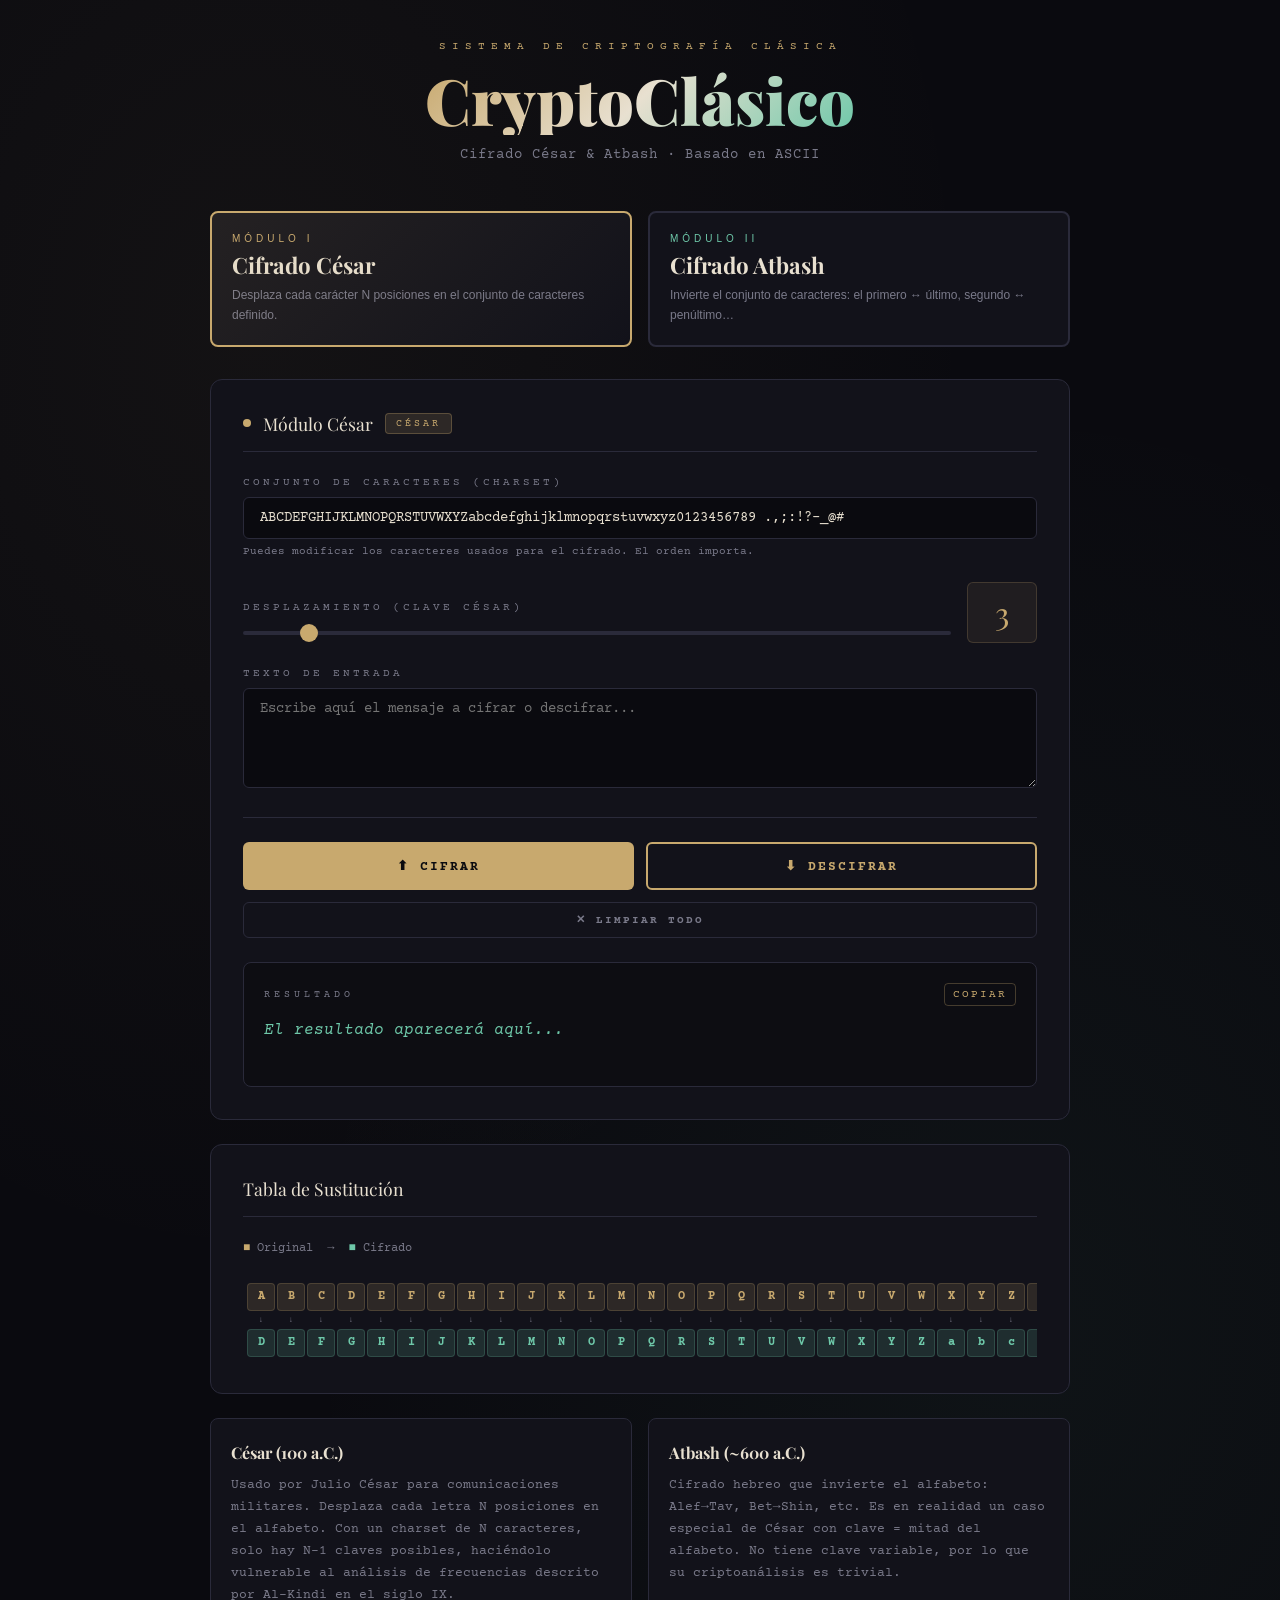
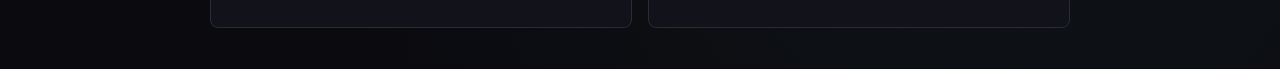
==== index.html @ 4a7472f4 "_" ====
<!doctype html>
<html lang="es">
  <head>
    <meta charset="UTF-8" />
    <meta name="viewport" content="width=device-width, initial-scale=1.0" />
    <title>CryptoClásico — Cifrado César & Atbash</title>
    <link
      href="https://fonts.googleapis.com/css2?family=Courier+Prime:ital,wght@0,400;0,700;1,400&family=Playfair+Display:wght@400;700;900&display=swap"
      rel="stylesheet"
    />
    <link rel="stylesheet" href="styles.css" />
 
  </head>
  <body>
    <header>
      <div class="eyebrow">Sistema de Criptografía Clásica</div>
      <h1>CryptoClásico</h1>
      <p>Cifrado César &amp; Atbash · Basado en ASCII</p>
    </header>

    <div class="container">
      <!-- Selección de módulo -->
      <div class="module-select">
        <button class="module-btn cesar active" onclick="selectModule('cesar')">
          <div class="tag">Módulo I</div>
          <h3>Cifrado César</h3>
          <p>
            Desplaza cada carácter N posiciones en el conjunto de caracteres
            definido.
          </p>
        </button>
        <button class="module-btn atbash" onclick="selectModule('atbash')">
          <div class="tag">Módulo II</div>
          <h3>Cifrado Atbash</h3>
          <p>
            Invierte el conjunto de caracteres: el primero ↔ último, segundo ↔
            penúltimo…
          </p>
        </button>
      </div>

      <!-- Panel principal -->
      <div class="panel">
        <div class="panel-header">
          <div class="status-dot"></div>
          <span class="panel-title" id="panelTitle">Módulo César</span>
          <span class="badge" id="moduleBadge">CÉSAR</span>
        </div>

        <!-- Conjunto de caracteres -->
        <div class="charset-section">
          <label>Conjunto de Caracteres (Charset)</label>
          <input
            type="text"
            id="charset"
            value="ABCDEFGHIJKLMNOPQRSTUVWXYZabcdefghijklmnopqrstuvwxyz0123456789 .,;:!?-_@#"
          />
          <div class="charset-hint">
            Puedes modificar los caracteres usados para el cifrado. El orden
            importa.
          </div>
        </div>

        <!-- Desplazamiento (solo César) -->
        <div id="shiftSection" class="shift-section">
          <div>
            <label>Desplazamiento (Clave César)</label>
            <input
              type="range"
              id="shiftRange"
              min="1"
              max="25"
              value="3"
              oninput="updateShift()"
            />
          </div>
          <div class="shift-display" id="shiftVal">3</div>
        </div>

        <!-- Texto de entrada -->
        <div>
          <label>Texto de Entrada</label>
          <textarea
            id="inputText"
            placeholder="Escribe aquí el mensaje a cifrar o descifrar..."
          ></textarea>
        </div>

        <div class="sep"></div>

        <!-- Botones -->
        <div class="action-row">
          <button class="btn btn-cipher" onclick="process('cipher')">
            ⬆ Cifrar
          </button>
          <button class="btn btn-decipher" onclick="process('decipher')">
            ⬇ Descifrar
          </button>
          <button class="btn btn-clear" onclick="clearAll()">
            ✕ Limpiar todo
          </button>
        </div>

        <!-- Resultado -->
        <div class="result-section" id="resultSection">
          <div class="result-label">
            <span id="resultLabel">Resultado</span>
            <button class="copy-btn" onclick="copyResult()">Copiar</button>
          </div>
          <div class="result-text" id="resultText">
            El resultado aparecerá aquí...
          </div>
        </div>
      </div>

      <!-- Visualización del mapeo -->
      <div class="panel">
        <div class="panel-header">
          <span class="panel-title">Tabla de Sustitución</span>
        </div>
        <div style="font-size: 12px; color: var(--muted); margin-bottom: 12px">
          <span style="color: var(--accent)">■</span> Original &nbsp;→&nbsp;
          <span style="color: var(--accent2)">■</span> Cifrado
        </div>
        <div class="alpha-visual">
          <div class="alpha-table" id="alphaTable"></div>
        </div>
      </div>

      <!-- Info cards -->
      <div class="info-grid">
        <div class="info-card">
          <strong>César (100 a.C.)</strong>
          Usado por Julio César para comunicaciones militares. Desplaza cada
          letra N posiciones en el alfabeto. Con un charset de N caracteres,
          solo hay N-1 claves posibles, haciéndolo vulnerable al análisis de
          frecuencias descrito por Al-Kindi en el siglo IX.
        </div>
        <div class="info-card">
          <strong>Atbash (~600 a.C.)</strong>
          Cifrado hebreo que invierte el alfabeto: Alef→Tav, Bet→Shin, etc. Es
          en realidad un caso especial de César con clave = mitad del alfabeto.
          No tiene clave variable, por lo que su criptoanálisis es trivial.
        </div>
      </div>
    </div>
    
    <script src="./script.js"></script>
  </body>

     
</html>
---- styles.css ----
:root {
    --bg: #0a0a0f;
    --surface: #12121a;
    --border: #2a2a3a;
    --accent: #c8a96e;
    --accent2: #6ec8a9;
    --text: #e8e0d0;
    --muted: #7a7a8a;
    --red: #c86e6e;
  }

  * { box-sizing: border-box; margin: 0; padding: 0; }

  body {
    background: var(--bg);
    color: var(--text);
    font-family: 'Courier Prime', monospace;
    min-height: 100vh;
    display: flex;
    flex-direction: column;
    align-items: center;
    padding: 40px 20px;
    background-image: 
      radial-gradient(ellipse at 20% 20%, rgba(200,169,110,0.05) 0%, transparent 50%),
      radial-gradient(ellipse at 80% 80%, rgba(110,200,169,0.05) 0%, transparent 50%);
  }

  header {
    text-align: center;
    margin-bottom: 48px;
    animation: fadeDown 0.8s ease both;
  }

  header .eyebrow {
    font-size: 11px;
    letter-spacing: 6px;
    text-transform: uppercase;
    color: var(--accent);
    margin-bottom: 12px;
  }

  header h1 {
    font-family: 'Playfair Display', serif;
    font-size: clamp(2.4rem, 6vw, 4rem);
    font-weight: 900;
    line-height: 1.1;
    background: linear-gradient(135deg, var(--accent) 0%, var(--text) 50%, var(--accent2) 100%);
    -webkit-background-clip: text;
    -webkit-text-fill-color: transparent;
    background-clip: text;
  }

  header p {
    margin-top: 12px;
    color: var(--muted);
    font-size: 14px;
    letter-spacing: 1px;
  }

  .container {
    width: 100%;
    max-width: 860px;
    animation: fadeUp 0.8s ease 0.2s both;
  }

  /* ── MÓDULO SELECTOR ── */
  .module-select {
    display: grid;
    grid-template-columns: 1fr 1fr;
    gap: 16px;
    margin-bottom: 32px;
  }

  .module-btn {
    background: var(--surface);
    border: 2px solid var(--border);
    border-radius: 8px;
    padding: 20px;
    cursor: pointer;
    transition: all 0.25s ease;
    text-align: left;
    position: relative;
    overflow: hidden;
  }

  .module-btn::before {
    content: '';
    position: absolute;
    inset: 0;
    opacity: 0;
    transition: opacity 0.3s;
  }

  .module-btn.cesar::before { background: linear-gradient(135deg, rgba(200,169,110,0.1), transparent); }
  .module-btn.atbash::before { background: linear-gradient(135deg, rgba(110,200,169,0.1), transparent); }

  .module-btn:hover::before,
  .module-btn.active::before { opacity: 1; }

  .module-btn.active.cesar { border-color: var(--accent); }
  .module-btn.active.atbash { border-color: var(--accent2); }

  .module-btn .tag {
    font-size: 10px;
    letter-spacing: 4px;
    text-transform: uppercase;
    margin-bottom: 6px;
  }
  .cesar .tag { color: var(--accent); }
  .atbash .tag { color: var(--accent2); }

  .module-btn h3 {
    font-family: 'Playfair Display', serif;
    font-size: 1.4rem;
    margin-bottom: 6px;
    color: var(--text);
  }

  .module-btn p {
    font-size: 12px;
    color: var(--muted);
    line-height: 1.6;
  }

  /* ── PANEL ── */
  .panel {
    background: var(--surface);
    border: 1px solid var(--border);
    border-radius: 12px;
    padding: 32px;
    margin-bottom: 24px;
  }

  .panel-header {
    display: flex;
    align-items: center;
    gap: 12px;
    margin-bottom: 24px;
    padding-bottom: 16px;
    border-bottom: 1px solid var(--border);
  }

  .panel-title {
    font-family: 'Playfair Display', serif;
    font-size: 1.1rem;
  }

  .badge {
    font-size: 10px;
    letter-spacing: 3px;
    text-transform: uppercase;
    padding: 4px 10px;
    border-radius: 4px;
    background: rgba(200,169,110,0.15);
    color: var(--accent);
    border: 1px solid rgba(200,169,110,0.3);
  }

  .badge.atbash-badge {
    background: rgba(110,200,169,0.15);
    color: var(--accent2);
    border-color: rgba(110,200,169,0.3);
  }

  /* ── CHARSET ── */
  .charset-section {
    margin-bottom: 24px;
  }

  label {
    display: block;
    font-size: 11px;
    letter-spacing: 3px;
    text-transform: uppercase;
    color: var(--muted);
    margin-bottom: 8px;
  }

  input[type="text"],
  textarea {
    width: 100%;
    background: var(--bg);
    border: 1px solid var(--border);
    border-radius: 6px;
    color: var(--text);
    font-family: 'Courier Prime', monospace;
    font-size: 14px;
    padding: 12px 16px;
    outline: none;
    transition: border-color 0.2s;
    resize: vertical;
  }

  input[type="text"]:focus,
  textarea:focus {
    border-color: var(--accent);
  }

  textarea { min-height: 100px; }

  .charset-hint {
    font-size: 11px;
    color: var(--muted);
    margin-top: 6px;
  }

  /* ── DESPLAZAMIENTO ── */
  .shift-section {
    margin-bottom: 24px;
    display: grid;
    grid-template-columns: 1fr auto;
    gap: 16px;
    align-items: end;
  }

  .shift-display {
    font-family: 'Playfair Display', serif;
    font-size: 2rem;
    color: var(--accent);
    text-align: center;
    padding: 8px;
    background: rgba(200,169,110,0.08);
    border: 1px solid rgba(200,169,110,0.2);
    border-radius: 6px;
    min-width: 70px;
  }

  input[type="range"] {
    width: 100%;
    -webkit-appearance: none;
    height: 4px;
    background: var(--border);
    border-radius: 4px;
    outline: none;
    margin: 8px 0;
  }

  input[type="range"]::-webkit-slider-thumb {
    -webkit-appearance: none;
    width: 18px;
    height: 18px;
    background: var(--accent);
    border-radius: 50%;
    cursor: pointer;
    transition: transform 0.2s;
  }

  input[type="range"]::-webkit-slider-thumb:hover {
    transform: scale(1.2);
  }

  /* ── BOTONES ACCIÓN ── */
  .action-row {
    display: grid;
    grid-template-columns: 1fr 1fr;
    gap: 12px;
    margin-bottom: 24px;
  }

  .btn {
    padding: 14px 24px;
    border: none;
    border-radius: 6px;
    font-family: 'Courier Prime', monospace;
    font-size: 13px;
    letter-spacing: 2px;
    text-transform: uppercase;
    cursor: pointer;
    transition: all 0.2s;
    font-weight: 700;
  }

  .btn-cipher {
    background: var(--accent);
    color: var(--bg);
  }

  .btn-cipher:hover { background: #d4b87a; transform: translateY(-1px); }

  .btn-decipher {
    background: transparent;
    color: var(--accent);
    border: 2px solid var(--accent);
  }

  .btn-decipher:hover { background: rgba(200,169,110,0.1); }

  .btn-clear {
    grid-column: 1 / -1;
    background: transparent;
    color: var(--muted);
    border: 1px solid var(--border);
    font-size: 11px;
    padding: 10px;
  }

  .btn-clear:hover { border-color: var(--red); color: var(--red); }

  /* ── RESULTADO ── */
  .result-section {
    background: rgba(0,0,0,0.3);
    border: 1px solid var(--border);
    border-radius: 8px;
    padding: 20px;
  }

  .result-label {
    font-size: 10px;
    letter-spacing: 4px;
    text-transform: uppercase;
    color: var(--muted);
    margin-bottom: 12px;
    display: flex;
    justify-content: space-between;
    align-items: center;
  }

  .copy-btn {
    background: none;
    border: none;
    color: var(--accent);
    cursor: pointer;
    font-family: 'Courier Prime', monospace;
    font-size: 11px;
    letter-spacing: 2px;
    text-transform: uppercase;
    padding: 4px 8px;
    border: 1px solid rgba(200,169,110,0.3);
    border-radius: 4px;
    transition: all 0.2s;
  }

  .copy-btn:hover { background: rgba(200,169,110,0.1); }

  .result-text {
    font-size: 16px;
    color: var(--accent2);
    line-height: 1.6;
    min-height: 48px;
    word-break: break-all;
    font-style: italic;
  }

  /* ── VISUALIZACIÓN ALFABETO ── */
  .alpha-visual {
    margin-top: 24px;
    overflow-x: auto;
  }

  .alpha-table {
    display: flex;
    gap: 2px;
    min-width: max-content;
    padding: 4px;
  }

  .alpha-pair {
    display: flex;
    flex-direction: column;
    align-items: center;
    gap: 4px;
  }

  .alpha-char {
    width: 28px;
    height: 28px;
    display: flex;
    align-items: center;
    justify-content: center;
    font-size: 12px;
    border-radius: 4px;
    font-weight: 700;
  }

  .alpha-orig {
    background: rgba(200,169,110,0.15);
    color: var(--accent);
    border: 1px solid rgba(200,169,110,0.2);
  }

  .alpha-enc {
    background: rgba(110,200,169,0.15);
    color: var(--accent2);
    border: 1px solid rgba(110,200,169,0.2);
  }

  .alpha-arrow {
    font-size: 8px;
    color: var(--muted);
  }

  /* ── INFO CARDS ── */
  .info-grid {
    display: grid;
    grid-template-columns: 1fr 1fr;
    gap: 16px;
    margin-top: 8px;
  }

  .info-card {
    background: var(--surface);
    border: 1px solid var(--border);
    border-radius: 8px;
    padding: 20px;
    font-size: 13px;
    line-height: 1.7;
    color: var(--muted);
  }

  .info-card strong {
    display: block;
    color: var(--text);
    font-family: 'Playfair Display', serif;
    font-size: 1rem;
    margin-bottom: 8px;
  }

  /* ── ESTADO ACTIVO ── */
  .status-bar {
    display: flex;
    align-items: center;
    gap: 8px;
    margin-bottom: 20px;
    font-size: 12px;
    color: var(--muted);
  }

  .status-dot {
    width: 8px;
    height: 8px;
    border-radius: 50%;
    background: var(--accent);
    animation: pulse 2s infinite;
  }

  @keyframes pulse {
    0%, 100% { opacity: 1; }
    50% { opacity: 0.3; }
  }

  @keyframes fadeDown {
    from { opacity: 0; transform: translateY(-20px); }
    to { opacity: 1; transform: translateY(0); }
  }

  @keyframes fadeUp {
    from { opacity: 0; transform: translateY(20px); }
    to { opacity: 1; transform: translateY(0); }
  }

  @keyframes flash {
    0%, 100% { background: transparent; }
    50% { background: rgba(110,200,169,0.2); }
  }

  .flash { animation: flash 0.5s ease; }

  /* ── SEPARATOR ── */
  .sep { height: 1px; background: var(--border); margin: 24px 0; }

  @media (max-width: 600px) {
    .module-select, .action-row, .info-grid { grid-template-columns: 1fr; }
    .shift-section { grid-template-columns: 1fr; }
    .btn-clear { grid-column: 1; }
  }
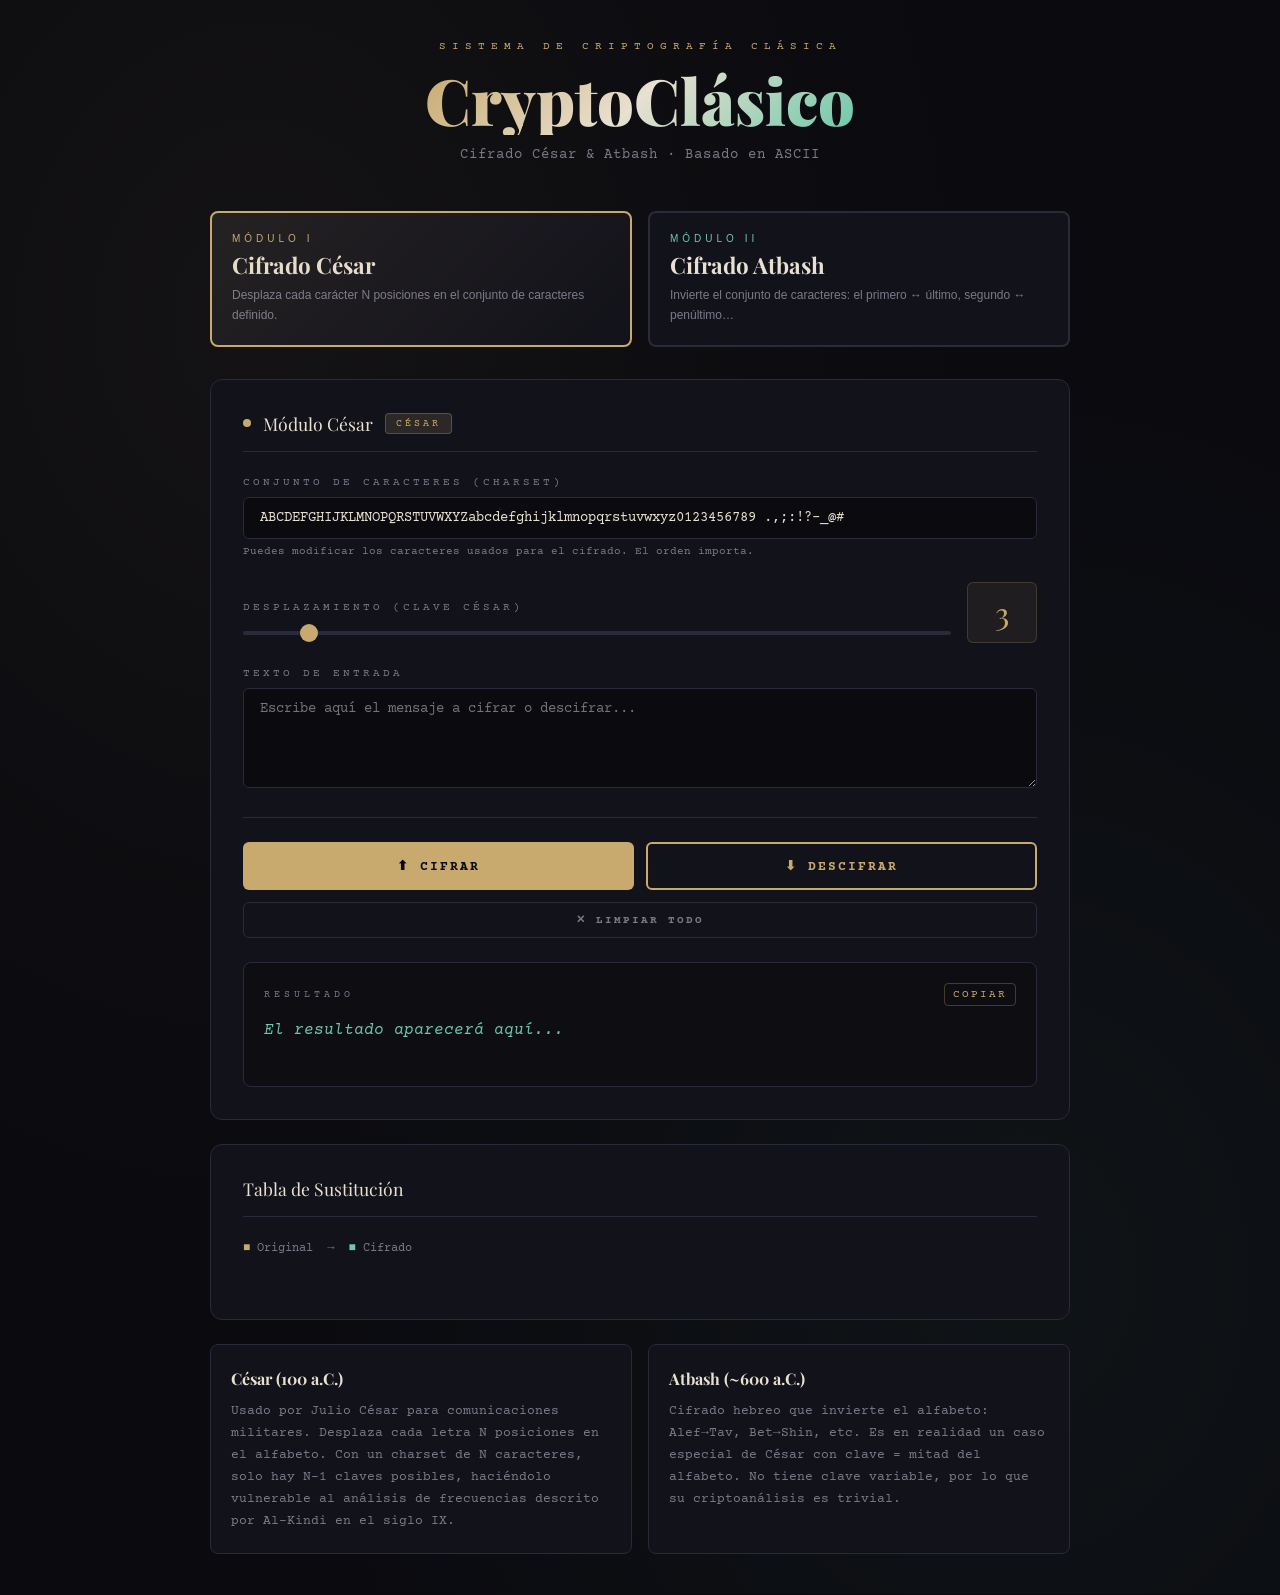
==== commit 4cf9870e: "gg" ====
--- a/index.html
+++ b/index.html
@@ -145,7 +145,156 @@
       </div>
     </div>
     
-    <script src="./script.js"></script>
+    <script src="./script.js">
+      
+  // ─── ESTADO ───
+  let currentModule = 'cesar';
+
+  // ─── MÓDULO ───
+  function selectModule(mod) {
+    currentModule = mod;
+    document.querySelectorAll('.module-btn').forEach(b => b.classList.remove('active'));
+    document.querySelector(`.module-btn.${mod}`).classList.add('active');
+
+    const isCesar = mod === 'cesar';
+    document.getElementById('shiftSection').style.display = isCesar ? 'grid' : 'none';
+    document.getElementById('panelTitle').textContent = isCesar ? 'Módulo César' : 'Módulo Atbash';
+    
+    const badge = document.getElementById('moduleBadge');
+    badge.textContent = isCesar ? 'CÉSAR' : 'ATBASH';
+    badge.className = isCesar ? 'badge' : 'badge atbash-badge';
+
+    renderAlphaTable();
+  }
+
+  // ─── DESPLAZAMIENTO ───
+  function updateShift() {
+    const val = document.getElementById('shiftRange').value;
+    document.getElementById('shiftVal').textContent = val;
+    renderAlphaTable();
+  }
+
+  // ─── LÓGICA CENTRAL ───
+  function getCharset() {
+    return document.getElementById('charset').value;
+  }
+
+  function cesarCipher(text, charset, shift, decrypt) {
+    const n = charset.length;
+    const d = decrypt ? -shift : shift;
+    return text.split('').map(ch => {
+      const idx = charset.indexOf(ch);
+      if (idx === -1) return ch; // carácter no en charset → pasa sin cambio
+      return charset[((idx + d) % n + n) % n];
+    }).join('');
+  }
+
+  function atbashCipher(text, charset) {
+    const n = charset.length;
+    return text.split('').map(ch => {
+      const idx = charset.indexOf(ch);
+      if (idx === -1) return ch;
+      return charset[n - 1 - idx];
+    }).join('');
+  }
+
+  // ─── PROCESO ───
+  function process(mode) {
+    const text = document.getElementById('inputText').value;
+    const charset = getCharset();
+    const shift = parseInt(document.getElementById('shiftRange').value);
+
+    if (!text.trim()) {
+      showResult('⚠ Ingresa un texto primero.', mode);
+      return;
+    }
+
+    let result;
+    if (currentModule === 'cesar') {
+      result = cesarCipher(text, charset, shift, mode === 'decipher');
+    } else {
+      // Atbash es su propio inverso
+      result = atbashCipher(text, charset);
+    }
+
+    showResult(result, mode);
+    renderAlphaTable();
+  }
+
+  function showResult(text, mode) {
+    const label = mode === 'cipher' ? '🔒 Texto Cifrado' : '🔓 Texto Descifrado';
+    document.getElementById('resultLabel').textContent = label;
+    const el = document.getElementById('resultText');
+    el.textContent = text;
+    el.classList.remove('flash');
+    void el.offsetWidth; // reflow
+    el.classList.add('flash');
+  }
+
+  // ─── COPIAR ───
+  function copyResult() {
+    const text = document.getElementById('resultText').textContent;
+    navigator.clipboard.writeText(text).then(() => {
+      const btn = document.querySelector('.copy-btn');
+      btn.textContent = '✓ Copiado';
+      setTimeout(() => btn.textContent = 'Copiar', 1500);
+    });
+  }
+
+  // ─── LIMPIAR ───
+  function clearAll() {
+    document.getElementById('inputText').value = '';
+    document.getElementById('resultText').textContent = 'El resultado aparecerá aquí...';
+    document.getElementById('resultLabel').textContent = 'Resultado';
+  }
+
+  // ─── TABLA DE SUSTITUCIÓN ───
+  function renderAlphaTable() {
+    const charset = getCharset();
+    const shift = parseInt(document.getElementById('shiftRange').value);
+    const table = document.getElementById('alphaTable');
+    table.innerHTML = '';
+
+    // Mostrar solo los primeros 40 para no saturar la UI
+    const display = charset.slice(0, 40);
+
+    display.split('').forEach(ch => {
+      let enc;
+      if (currentModule === 'cesar') {
+        enc = cesarCipher(ch, charset, shift, false);
+      } else {
+        enc = atbashCipher(ch, charset);
+      }
+
+      const pair = document.createElement('div');
+      pair.className = 'alpha-pair';
+      pair.innerHTML = `
+        <div class="alpha-char alpha-orig" title="ASCII: ${ch.charCodeAt(0)}">${ch === ' ' ? '·' : escapeHtml(ch)}</div>
+        <div class="alpha-arrow">↓</div>
+        <div class="alpha-char alpha-enc" title="ASCII: ${enc.charCodeAt(0)}">${enc === ' ' ? '·' : escapeHtml(enc)}</div>
+      `;
+      table.appendChild(pair);
+    });
+
+    if (charset.length > 40) {
+      const more = document.createElement('div');
+      more.style.cssText = 'display:flex;align-items:center;color:var(--muted);font-size:11px;padding:0 8px;';
+      more.textContent = `+${charset.length - 40} más`;
+      table.appendChild(more);
+    }
+  }
+
+  function escapeHtml(s) {
+    return s.replace(/&/g,'&amp;').replace(/</g,'&lt;').replace(/>/g,'&gt;');
+  }
+
+  // ─── INIT ───
+  renderAlphaTable();
+
+  // Actualizar tabla al cambiar charset
+  document.getElementById('charset').addEventListener('input', renderAlphaTable);
+
+    </script>
   </body>
 
      
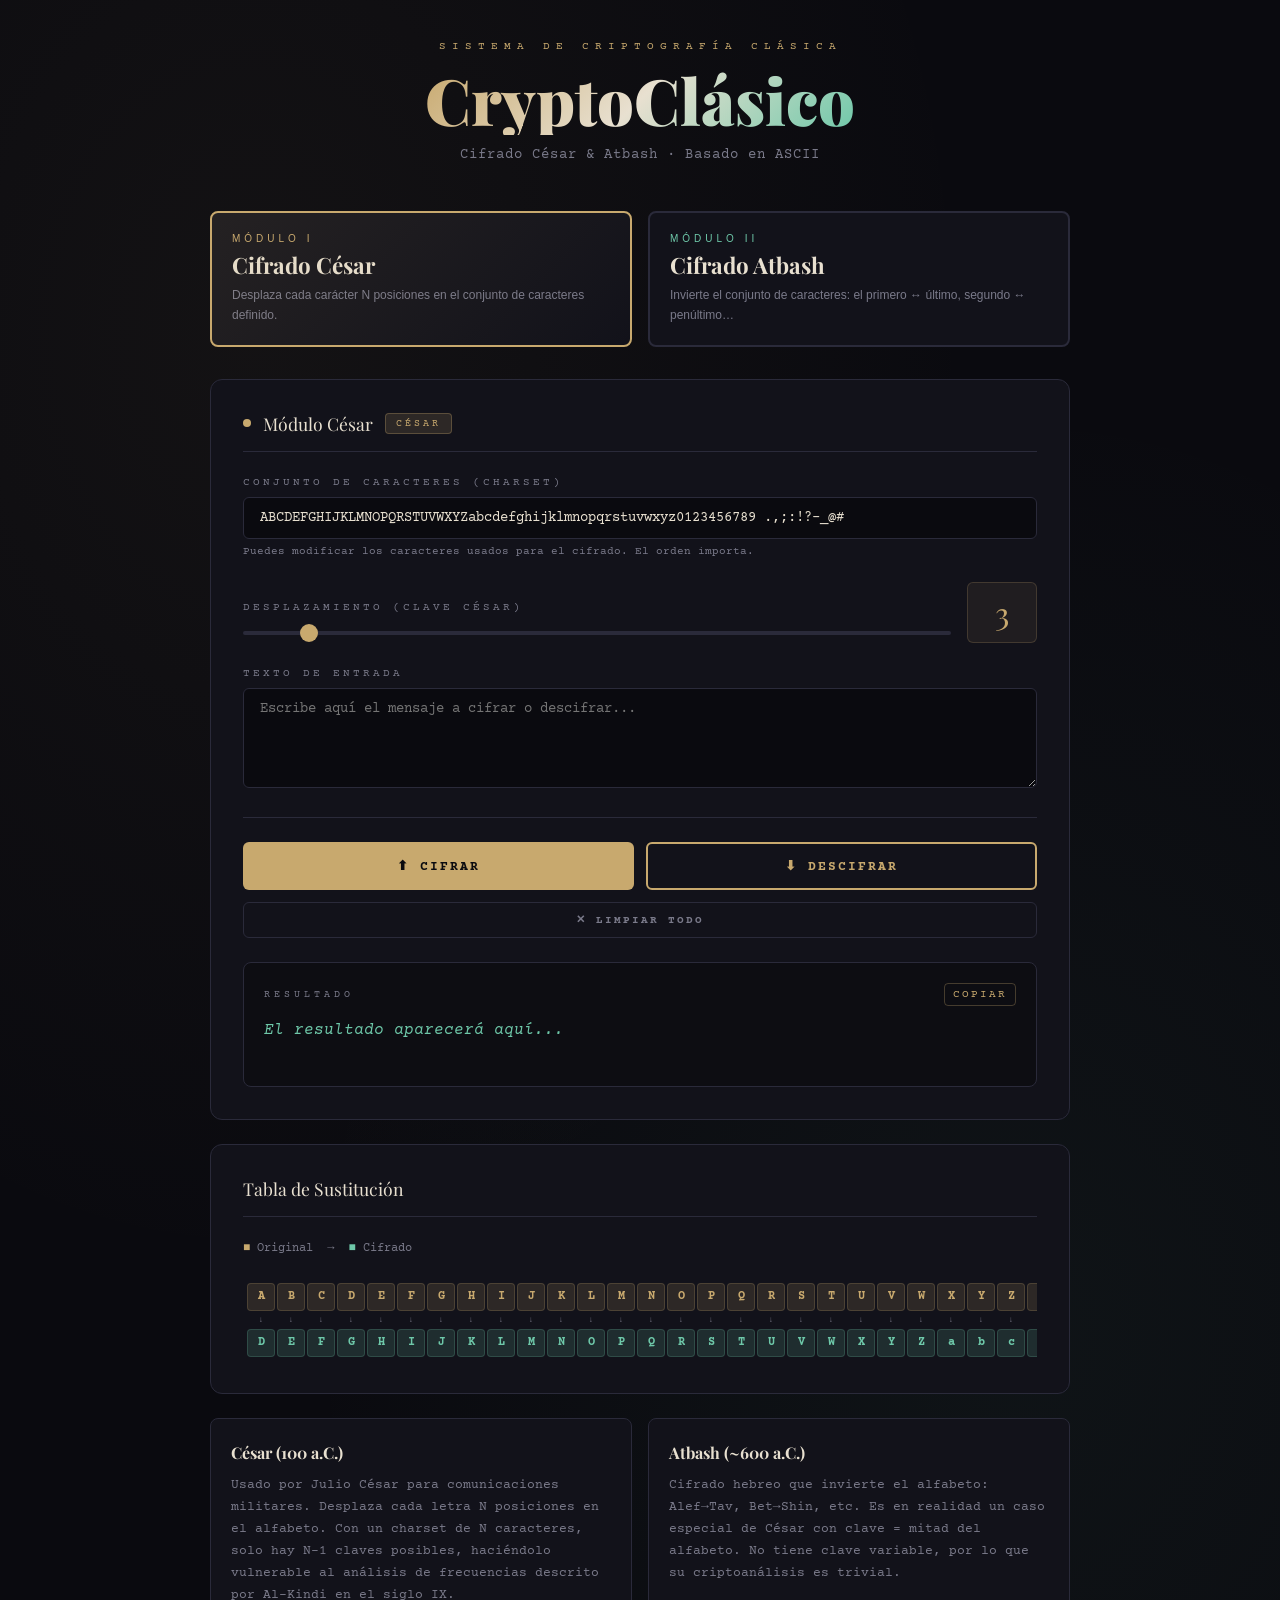
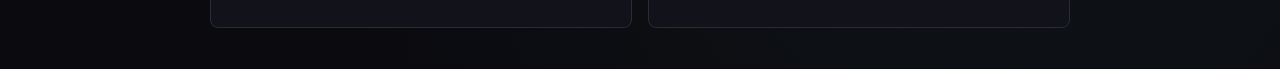
==== commit b7e9d320: "gg" ====
--- a/index.html
+++ b/index.html
@@ -145,7 +145,7 @@
       </div>
     </div>
     
-    <script src="./script.js">
+    <script>
       
   // ─── ESTADO ───
   let currentModule = 'cesar';
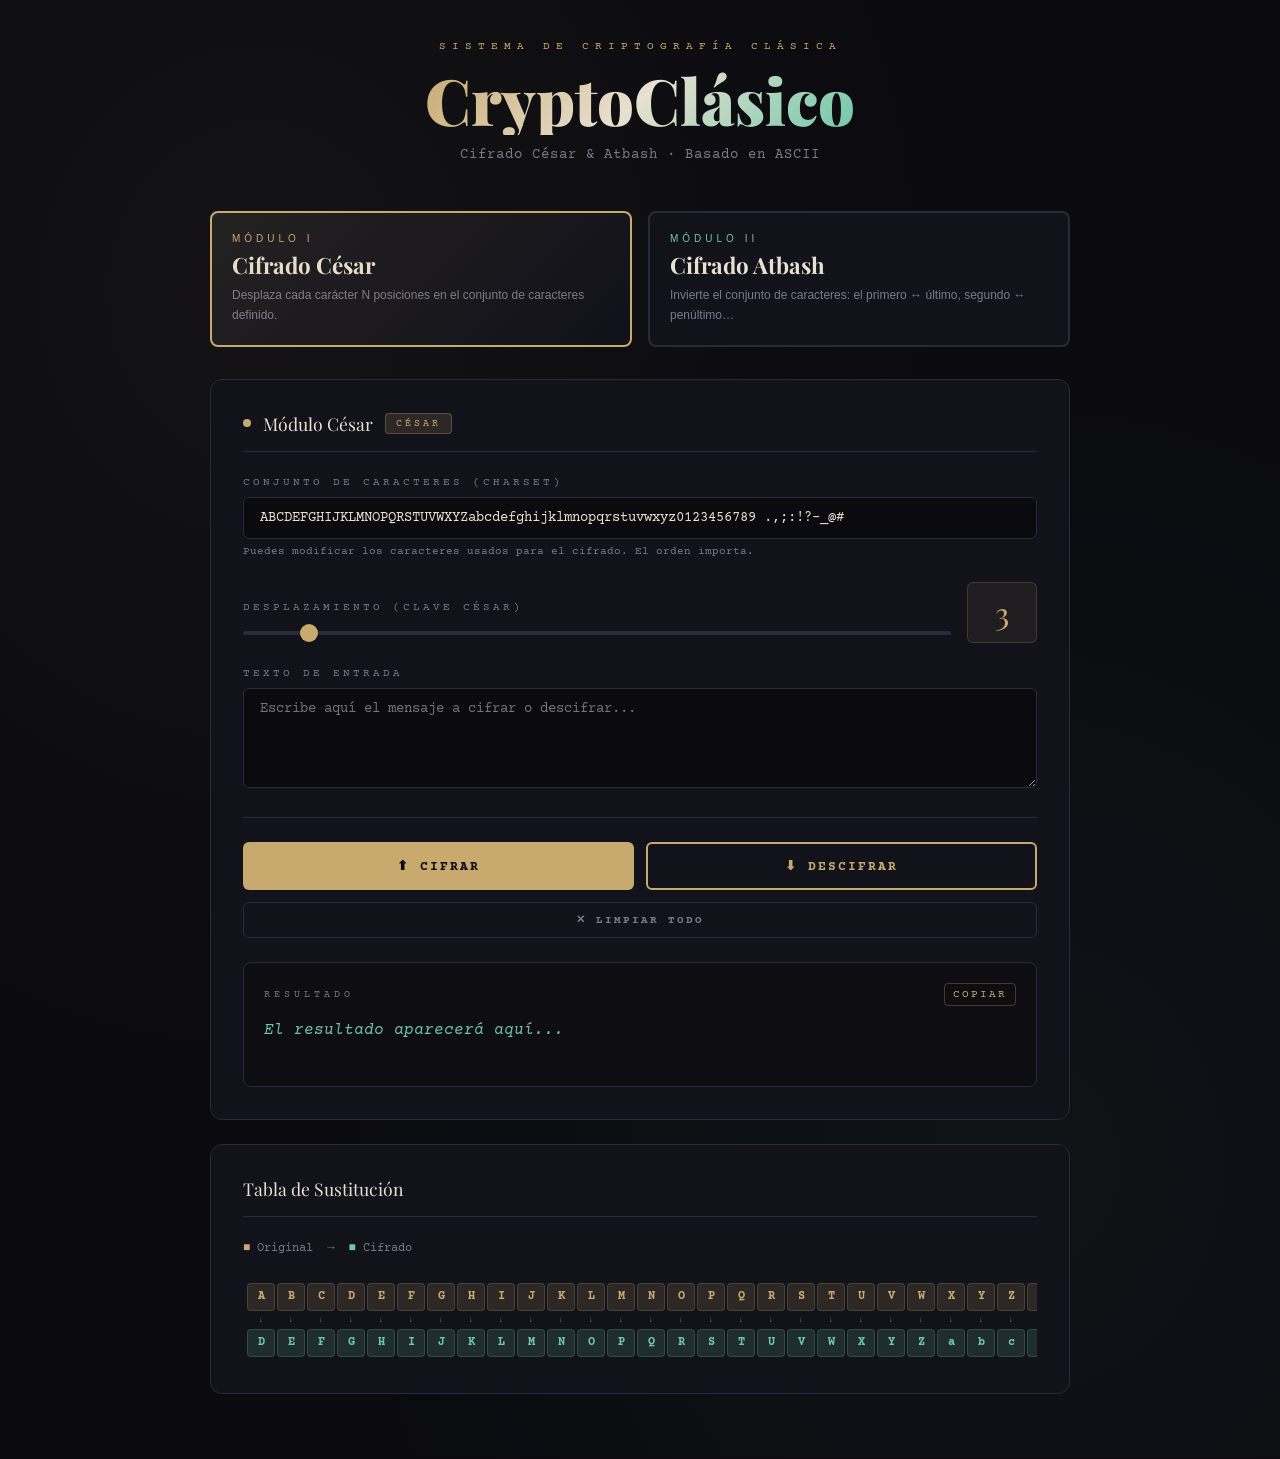
==== commit 65750e22: "fixes ui" ====
--- a/index.html
+++ b/index.html
@@ -127,22 +127,6 @@
         </div>
       </div>
 
-      <!-- Info cards -->
-      <div class="info-grid">
-        <div class="info-card">
-          <strong>César (100 a.C.)</strong>
-          Usado por Julio César para comunicaciones militares. Desplaza cada
-          letra N posiciones en el alfabeto. Con un charset de N caracteres,
-          solo hay N-1 claves posibles, haciéndolo vulnerable al análisis de
-          frecuencias descrito por Al-Kindi en el siglo IX.
-        </div>
-        <div class="info-card">
-          <strong>Atbash (~600 a.C.)</strong>
-          Cifrado hebreo que invierte el alfabeto: Alef→Tav, Bet→Shin, etc. Es
-          en realidad un caso especial de César con clave = mitad del alfabeto.
-          No tiene clave variable, por lo que su criptoanálisis es trivial.
-        </div>
-      </div>
     </div>
     
     <script>
--- a/styles.css
+++ b/styles.css
@@ -390,32 +390,6 @@
     color: var(--muted);
   }
 
-  /* ── INFO CARDS ── */
-  .info-grid {
-    display: grid;
-    grid-template-columns: 1fr 1fr;
-    gap: 16px;
-    margin-top: 8px;
-  }
-
-  .info-card {
-    background: var(--surface);
-    border: 1px solid var(--border);
-    border-radius: 8px;
-    padding: 20px;
-    font-size: 13px;
-    line-height: 1.7;
-    color: var(--muted);
-  }
-
-  .info-card strong {
-    display: block;
-    color: var(--text);
-    font-family: 'Playfair Display', serif;
-    font-size: 1rem;
-    margin-bottom: 8px;
-  }
-
   /* ── ESTADO ACTIVO ── */
   .status-bar {
     display: flex;
@@ -460,7 +434,7 @@
   .sep { height: 1px; background: var(--border); margin: 24px 0; }
 
   @media (max-width: 600px) {
-    .module-select, .action-row, .info-grid { grid-template-columns: 1fr; }
+    .module-select, .action-row { grid-template-columns: 1fr; }
     .shift-section { grid-template-columns: 1fr; }
     .btn-clear { grid-column: 1; }
   }
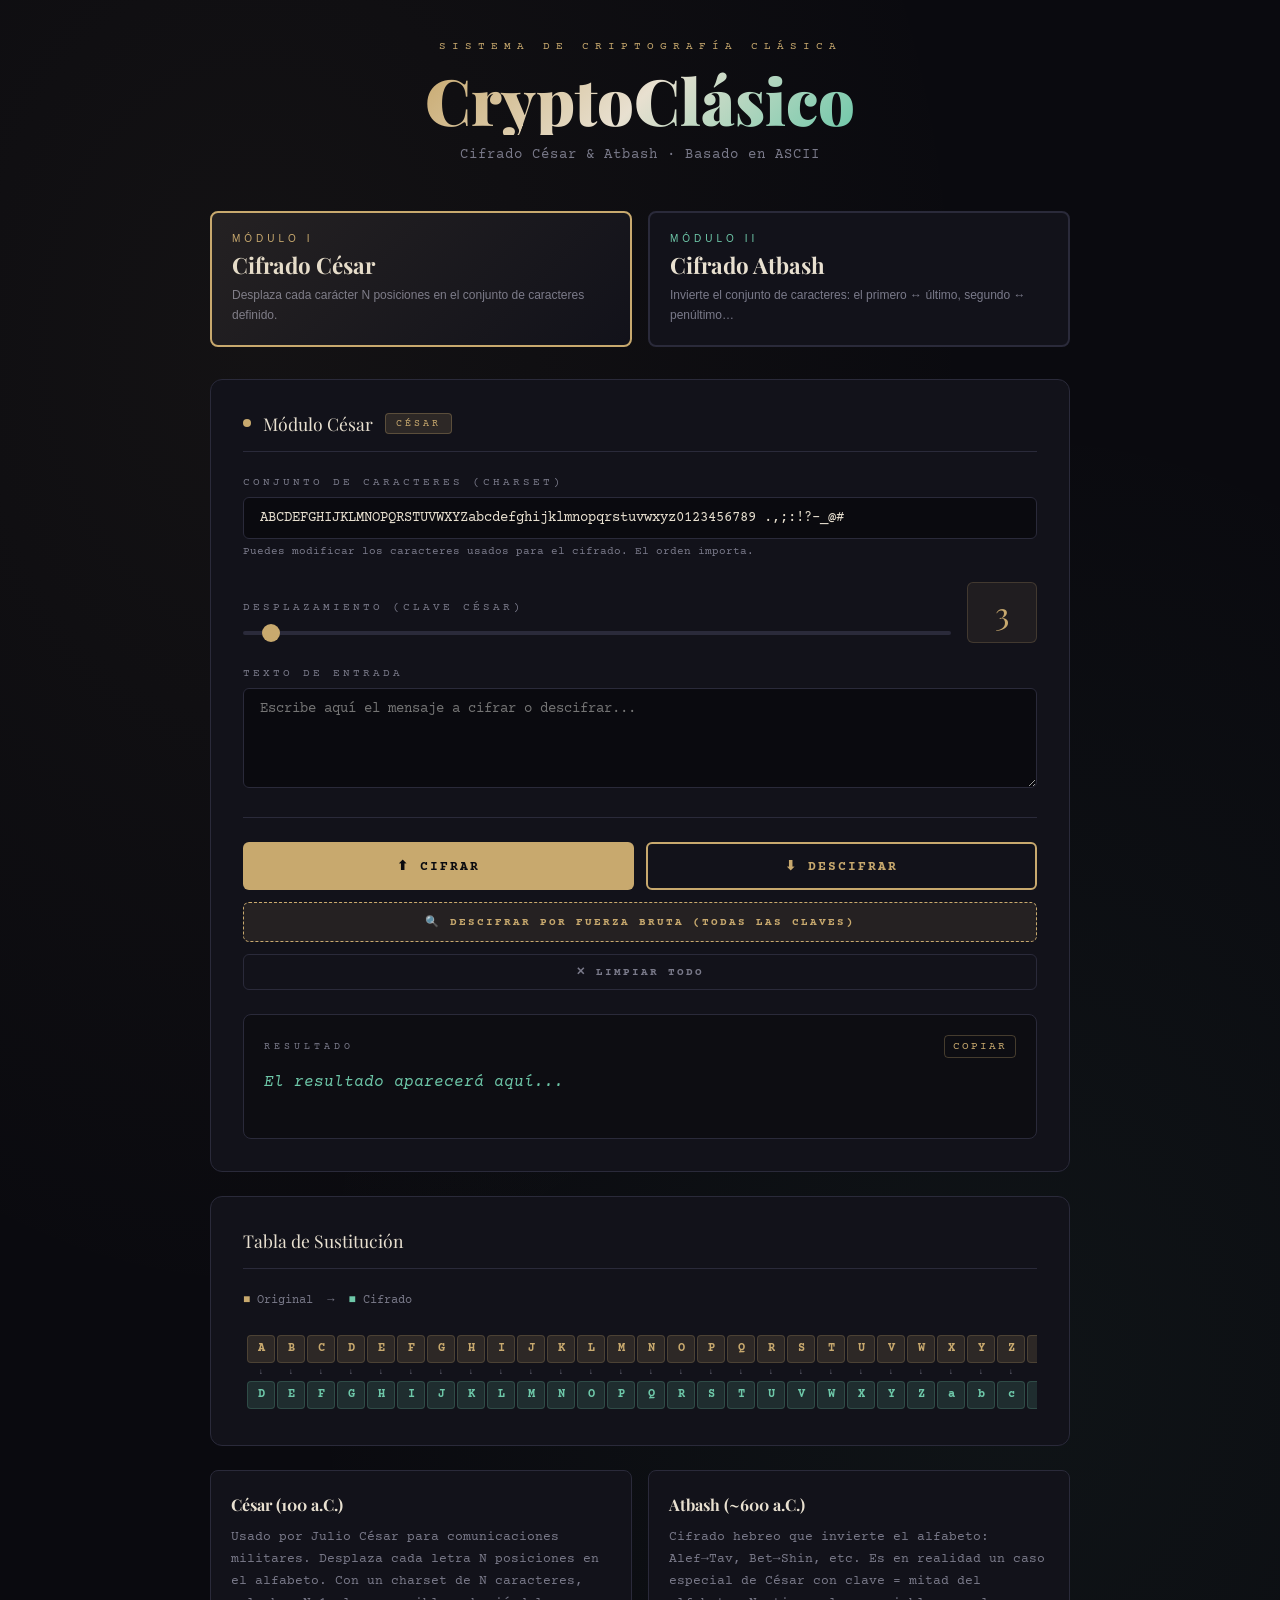
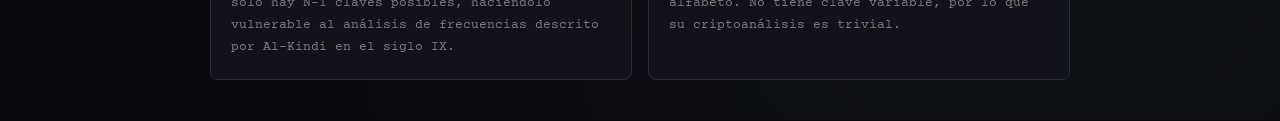
==== commit 2bec56fe: "fuerza bruta cesar y fix toggle" ====
--- a/index.html
+++ b/index.html
@@ -1,138 +1,821 @@
-<!doctype html>
+<!DOCTYPE html>
 <html lang="es">
-  <head>
-    <meta charset="UTF-8" />
-    <meta name="viewport" content="width=device-width, initial-scale=1.0" />
-    <title>CryptoClásico — Cifrado César & Atbash</title>
-    <link
-      href="https://fonts.googleapis.com/css2?family=Courier+Prime:ital,wght@0,400;0,700;1,400&family=Playfair+Display:wght@400;700;900&display=swap"
-      rel="stylesheet"
-    />
-    <link rel="stylesheet" href="styles.css" />
- 
-  </head>
-  <body>
-    <header>
-      <div class="eyebrow">Sistema de Criptografía Clásica</div>
-      <h1>CryptoClásico</h1>
-      <p>Cifrado César &amp; Atbash · Basado en ASCII</p>
-    </header>
-
-    <div class="container">
-      <!-- Selección de módulo -->
-      <div class="module-select">
-        <button class="module-btn cesar active" onclick="selectModule('cesar')">
-          <div class="tag">Módulo I</div>
-          <h3>Cifrado César</h3>
-          <p>
-            Desplaza cada carácter N posiciones en el conjunto de caracteres
-            definido.
-          </p>
-        </button>
-        <button class="module-btn atbash" onclick="selectModule('atbash')">
-          <div class="tag">Módulo II</div>
-          <h3>Cifrado Atbash</h3>
-          <p>
-            Invierte el conjunto de caracteres: el primero ↔ último, segundo ↔
-            penúltimo…
-          </p>
-        </button>
+<head>
+<meta charset="UTF-8">
+<meta name="viewport" content="width=device-width, initial-scale=1.0">
+<title>CryptoClásico — Cifrado César & Atbash</title>
+<link href="https://fonts.googleapis.com/css2?family=Courier+Prime:ital,wght@0,400;0,700;1,400&family=Playfair+Display:wght@400;700;900&display=swap" rel="stylesheet">
+<style>
+  :root {
+    --bg: #0a0a0f;
+    --surface: #12121a;
+    --border: #2a2a3a;
+    --accent: #c8a96e;
+    --accent2: #6ec8a9;
+    --text: #e8e0d0;
+    --muted: #7a7a8a;
+    --red: #c86e6e;
+  }
+
+  * { box-sizing: border-box; margin: 0; padding: 0; }
+
+  body {
+    background: var(--bg);
+    color: var(--text);
+    font-family: 'Courier Prime', monospace;
+    min-height: 100vh;
+    display: flex;
+    flex-direction: column;
+    align-items: center;
+    padding: 40px 20px;
+    background-image: 
+      radial-gradient(ellipse at 20% 20%, rgba(200,169,110,0.05) 0%, transparent 50%),
+      radial-gradient(ellipse at 80% 80%, rgba(110,200,169,0.05) 0%, transparent 50%);
+  }
+
+  header {
+    text-align: center;
+    margin-bottom: 48px;
+    animation: fadeDown 0.8s ease both;
+  }
+
+  header .eyebrow {
+    font-size: 11px;
+    letter-spacing: 6px;
+    text-transform: uppercase;
+    color: var(--accent);
+    margin-bottom: 12px;
+  }
+
+  header h1 {
+    font-family: 'Playfair Display', serif;
+    font-size: clamp(2.4rem, 6vw, 4rem);
+    font-weight: 900;
+    line-height: 1.1;
+    background: linear-gradient(135deg, var(--accent) 0%, var(--text) 50%, var(--accent2) 100%);
+    -webkit-background-clip: text;
+    -webkit-text-fill-color: transparent;
+    background-clip: text;
+  }
+
+  header p {
+    margin-top: 12px;
+    color: var(--muted);
+    font-size: 14px;
+    letter-spacing: 1px;
+  }
+
+  .container {
+    width: 100%;
+    max-width: 860px;
+    animation: fadeUp 0.8s ease 0.2s both;
+  }
+
+  /* ── MÓDULO SELECTOR ── */
+  .module-select {
+    display: grid;
+    grid-template-columns: 1fr 1fr;
+    gap: 16px;
+    margin-bottom: 32px;
+  }
+
+  .module-btn {
+    background: var(--surface);
+    border: 2px solid var(--border);
+    border-radius: 8px;
+    padding: 20px;
+    cursor: pointer;
+    transition: all 0.25s ease;
+    text-align: left;
+    position: relative;
+    overflow: hidden;
+  }
+
+  .module-btn::before {
+    content: '';
+    position: absolute;
+    inset: 0;
+    opacity: 0;
+    transition: opacity 0.3s;
+  }
+
+  .module-btn.cesar::before { background: linear-gradient(135deg, rgba(200,169,110,0.1), transparent); }
+  .module-btn.atbash::before { background: linear-gradient(135deg, rgba(110,200,169,0.1), transparent); }
+
+  .module-btn:hover::before,
+  .module-btn.active::before { opacity: 1; }
+
+  .module-btn.active.cesar { border-color: var(--accent); }
+  .module-btn.active.atbash { border-color: var(--accent2); }
+
+  .module-btn .tag {
+    font-size: 10px;
+    letter-spacing: 4px;
+    text-transform: uppercase;
+    margin-bottom: 6px;
+  }
+  .cesar .tag { color: var(--accent); }
+  .atbash .tag { color: var(--accent2); }
+
+  .module-btn h3 {
+    font-family: 'Playfair Display', serif;
+    font-size: 1.4rem;
+    margin-bottom: 6px;
+    color: var(--text);
+  }
+
+  .module-btn p {
+    font-size: 12px;
+    color: var(--muted);
+    line-height: 1.6;
+  }
+
+  /* ── PANEL ── */
+  .panel {
+    background: var(--surface);
+    border: 1px solid var(--border);
+    border-radius: 12px;
+    padding: 32px;
+    margin-bottom: 24px;
+  }
+
+  .panel-header {
+    display: flex;
+    align-items: center;
+    gap: 12px;
+    margin-bottom: 24px;
+    padding-bottom: 16px;
+    border-bottom: 1px solid var(--border);
+  }
+
+  .panel-title {
+    font-family: 'Playfair Display', serif;
+    font-size: 1.1rem;
+  }
+
+  .badge {
+    font-size: 10px;
+    letter-spacing: 3px;
+    text-transform: uppercase;
+    padding: 4px 10px;
+    border-radius: 4px;
+    background: rgba(200,169,110,0.15);
+    color: var(--accent);
+    border: 1px solid rgba(200,169,110,0.3);
+  }
+
+  .badge.atbash-badge {
+    background: rgba(110,200,169,0.15);
+    color: var(--accent2);
+    border-color: rgba(110,200,169,0.3);
+  }
+
+  /* ── CHARSET ── */
+  .charset-section {
+    margin-bottom: 24px;
+  }
+
+  label {
+    display: block;
+    font-size: 11px;
+    letter-spacing: 3px;
+    text-transform: uppercase;
+    color: var(--muted);
+    margin-bottom: 8px;
+  }
+
+  input[type="text"],
+  textarea {
+    width: 100%;
+    background: var(--bg);
+    border: 1px solid var(--border);
+    border-radius: 6px;
+    color: var(--text);
+    font-family: 'Courier Prime', monospace;
+    font-size: 14px;
+    padding: 12px 16px;
+    outline: none;
+    transition: border-color 0.2s;
+    resize: vertical;
+  }
+
+  input[type="text"]:focus,
+  textarea:focus {
+    border-color: var(--accent);
+  }
+
+  textarea { min-height: 100px; }
+
+  .charset-hint {
+    font-size: 11px;
+    color: var(--muted);
+    margin-top: 6px;
+  }
+
+  /* ── DESPLAZAMIENTO ── */
+  .shift-section {
+    margin-bottom: 24px;
+    display: grid;
+    grid-template-columns: 1fr auto;
+    gap: 16px;
+    align-items: end;
+  }
+
+  .shift-display {
+    font-family: 'Playfair Display', serif;
+    font-size: 2rem;
+    color: var(--accent);
+    text-align: center;
+    padding: 8px;
+    background: rgba(200,169,110,0.08);
+    border: 1px solid rgba(200,169,110,0.2);
+    border-radius: 6px;
+    min-width: 70px;
+  }
+
+  input[type="range"] {
+    width: 100%;
+    -webkit-appearance: none;
+    height: 4px;
+    background: var(--border);
+    border-radius: 4px;
+    outline: none;
+    margin: 8px 0;
+  }
+
+  input[type="range"]::-webkit-slider-thumb {
+    -webkit-appearance: none;
+    width: 18px;
+    height: 18px;
+    background: var(--accent);
+    border-radius: 50%;
+    cursor: pointer;
+    transition: transform 0.2s;
+  }
+
+  input[type="range"]::-webkit-slider-thumb:hover {
+    transform: scale(1.2);
+  }
+
+  /* ── BOTONES ACCIÓN ── */
+  .action-row {
+    display: grid;
+    grid-template-columns: 1fr 1fr;
+    gap: 12px;
+    margin-bottom: 24px;
+  }
+
+  .btn {
+    padding: 14px 24px;
+    border: none;
+    border-radius: 6px;
+    font-family: 'Courier Prime', monospace;
+    font-size: 13px;
+    letter-spacing: 2px;
+    text-transform: uppercase;
+    cursor: pointer;
+    transition: all 0.2s;
+    font-weight: 700;
+  }
+
+  .btn-cipher {
+    background: var(--accent);
+    color: var(--bg);
+  }
+
+  .btn-cipher:hover { background: #d4b87a; transform: translateY(-1px); }
+
+  .btn-decipher {
+    background: transparent;
+    color: var(--accent);
+    border: 2px solid var(--accent);
+  }
+
+  .btn-decipher:hover { background: rgba(200,169,110,0.1); }
+
+  .btn-clear {
+    grid-column: 1 / -1;
+    background: transparent;
+    color: var(--muted);
+    border: 1px solid var(--border);
+    font-size: 11px;
+    padding: 10px;
+  }
+
+  .btn-clear:hover { border-color: var(--red); color: var(--red); }
+
+  /* ── RESULTADO ── */
+  .result-section {
+    background: rgba(0,0,0,0.3);
+    border: 1px solid var(--border);
+    border-radius: 8px;
+    padding: 20px;
+  }
+
+  .result-label {
+    font-size: 10px;
+    letter-spacing: 4px;
+    text-transform: uppercase;
+    color: var(--muted);
+    margin-bottom: 12px;
+    display: flex;
+    justify-content: space-between;
+    align-items: center;
+  }
+
+  .copy-btn {
+    background: none;
+    border: none;
+    color: var(--accent);
+    cursor: pointer;
+    font-family: 'Courier Prime', monospace;
+    font-size: 11px;
+    letter-spacing: 2px;
+    text-transform: uppercase;
+    padding: 4px 8px;
+    border: 1px solid rgba(200,169,110,0.3);
+    border-radius: 4px;
+    transition: all 0.2s;
+  }
+
+  .copy-btn:hover { background: rgba(200,169,110,0.1); }
+
+  .result-text {
+    font-size: 16px;
+    color: var(--accent2);
+    line-height: 1.6;
+    min-height: 48px;
+    word-break: break-all;
+    font-style: italic;
+  }
+
+  /* ── VISUALIZACIÓN ALFABETO ── */
+  .alpha-visual {
+    margin-top: 24px;
+    overflow-x: auto;
+  }
+
+  .alpha-table {
+    display: flex;
+    gap: 2px;
+    min-width: max-content;
+    padding: 4px;
+  }
+
+  .alpha-pair {
+    display: flex;
+    flex-direction: column;
+    align-items: center;
+    gap: 4px;
+  }
+
+  .alpha-char {
+    width: 28px;
+    height: 28px;
+    display: flex;
+    align-items: center;
+    justify-content: center;
+    font-size: 12px;
+    border-radius: 4px;
+    font-weight: 700;
+  }
+
+  .alpha-orig {
+    background: rgba(200,169,110,0.15);
+    color: var(--accent);
+    border: 1px solid rgba(200,169,110,0.2);
+  }
+
+  .alpha-enc {
+    background: rgba(110,200,169,0.15);
+    color: var(--accent2);
+    border: 1px solid rgba(110,200,169,0.2);
+  }
+
+  .alpha-arrow {
+    font-size: 8px;
+    color: var(--muted);
+  }
+
+  /* ── INFO CARDS ── */
+  .info-grid {
+    display: grid;
+    grid-template-columns: 1fr 1fr;
+    gap: 16px;
+    margin-top: 8px;
+  }
+
+  .info-card {
+    background: var(--surface);
+    border: 1px solid var(--border);
+    border-radius: 8px;
+    padding: 20px;
+    font-size: 13px;
+    line-height: 1.7;
+    color: var(--muted);
+  }
+
+  .info-card strong {
+    display: block;
+    color: var(--text);
+    font-family: 'Playfair Display', serif;
+    font-size: 1rem;
+    margin-bottom: 8px;
+  }
+
+  /* ── ESTADO ACTIVO ── */
+  .status-bar {
+    display: flex;
+    align-items: center;
+    gap: 8px;
+    margin-bottom: 20px;
+    font-size: 12px;
+    color: var(--muted);
+  }
+
+  .status-dot {
+    width: 8px;
+    height: 8px;
+    border-radius: 50%;
+    background: var(--accent);
+    animation: pulse 2s infinite;
+  }
+
+  @keyframes pulse {
+    0%, 100% { opacity: 1; }
+    50% { opacity: 0.3; }
+  }
+
+  @keyframes fadeDown {
+    from { opacity: 0; transform: translateY(-20px); }
+    to { opacity: 1; transform: translateY(0); }
+  }
+
+  @keyframes fadeUp {
+    from { opacity: 0; transform: translateY(20px); }
+    to { opacity: 1; transform: translateY(0); }
+  }
+
+  @keyframes flash {
+    0%, 100% { background: transparent; }
+    50% { background: rgba(110,200,169,0.2); }
+  }
+
+  .flash { animation: flash 0.5s ease; }
+
+  /* ── SEPARATOR ── */
+  .sep { height: 1px; background: var(--border); margin: 24px 0; }
+
+  /* ── FUERZA BRUTA ── */
+  .brute-panel {
+    background: var(--surface);
+    border: 1px solid var(--border);
+    border-radius: 12px;
+    padding: 32px;
+    margin-bottom: 24px;
+    display: none;
+  }
+
+  .brute-panel.visible { display: block; }
+
+  .brute-intro {
+    font-size: 13px;
+    color: var(--muted);
+    margin-bottom: 20px;
+    line-height: 1.7;
+    padding: 12px 16px;
+    border-left: 3px solid var(--accent);
+    background: rgba(200,169,110,0.05);
+    border-radius: 0 6px 6px 0;
+  }
+
+  .brute-tabs {
+    display: flex;
+    gap: 8px;
+    margin-bottom: 20px;
+    border-bottom: 1px solid var(--border);
+    padding-bottom: 12px;
+  }
+
+  .brute-tab {
+    padding: 6px 16px;
+    border-radius: 4px;
+    font-family: 'Courier Prime', monospace;
+    font-size: 11px;
+    letter-spacing: 2px;
+    text-transform: uppercase;
+    cursor: pointer;
+    border: 1px solid var(--border);
+    background: transparent;
+    color: var(--muted);
+    transition: all 0.2s;
+  }
+
+  .brute-tab.active {
+    background: rgba(200,169,110,0.15);
+    border-color: var(--accent);
+    color: var(--accent);
+  }
+
+  .brute-results {
+    display: flex;
+    flex-direction: column;
+    gap: 8px;
+    max-height: 420px;
+    overflow-y: auto;
+    padding-right: 4px;
+  }
+
+  .brute-results::-webkit-scrollbar { width: 4px; }
+  .brute-results::-webkit-scrollbar-track { background: var(--bg); }
+  .brute-results::-webkit-scrollbar-thumb { background: var(--border); border-radius: 4px; }
+
+  .brute-row {
+    display: grid;
+    grid-template-columns: auto 1fr auto;
+    align-items: center;
+    gap: 12px;
+    padding: 10px 14px;
+    border: 1px solid var(--border);
+    border-radius: 6px;
+    background: var(--bg);
+    cursor: pointer;
+    transition: all 0.2s;
+    animation: fadeUp 0.3s ease both;
+  }
+
+  .brute-row:hover { border-color: var(--accent2); background: rgba(110,200,169,0.04); }
+
+  .brute-key {
+    font-family: 'Playfair Display', serif;
+    font-size: 1.2rem;
+    color: var(--accent);
+    min-width: 36px;
+    text-align: center;
+  }
+
+  .brute-text {
+    font-size: 13px;
+    color: var(--text);
+    white-space: nowrap;
+    overflow: hidden;
+    text-overflow: ellipsis;
+  }
+
+  .brute-use-btn {
+    font-size: 10px;
+    letter-spacing: 2px;
+    text-transform: uppercase;
+    padding: 4px 10px;
+    border: 1px solid var(--accent2);
+    border-radius: 4px;
+    background: transparent;
+    color: var(--accent2);
+    cursor: pointer;
+    font-family: 'Courier Prime', monospace;
+    white-space: nowrap;
+    transition: all 0.2s;
+  }
+
+  .brute-use-btn:hover { background: rgba(110,200,169,0.15); }
+
+  .brute-atbash-result {
+    padding: 16px;
+    background: var(--bg);
+    border: 1px solid var(--border);
+    border-radius: 6px;
+    font-size: 14px;
+    color: var(--accent2);
+    font-style: italic;
+    cursor: pointer;
+    transition: border-color 0.2s;
+  }
+
+  .brute-atbash-result:hover { border-color: var(--accent2); }
+
+  .brute-empty {
+    text-align: center;
+    color: var(--muted);
+    padding: 32px;
+    font-size: 13px;
+  }
+
+  .btn-brute {
+    grid-column: 1 / -1;
+    background: rgba(200,169,110,0.1);
+    color: var(--accent);
+    border: 1px dashed var(--accent);
+    padding: 12px;
+    font-size: 11px;
+  }
+
+  .btn-brute:hover { background: rgba(200,169,110,0.2); }
+
+  @media (max-width: 600px) {
+    .module-select, .action-row, .info-grid { grid-template-columns: 1fr; }
+    .shift-section { grid-template-columns: 1fr; }
+    .btn-clear { grid-column: 1; }
+    .brute-row { grid-template-columns: auto 1fr; }
+    .brute-use-btn { display: none; }
+  }
+</style>
+</head>
+<body>
+
+<header>
+  <div class="eyebrow">Sistema de Criptografía Clásica</div>
+  <h1>CryptoClásico</h1>
+  <p>Cifrado César &amp; Atbash · Basado en ASCII</p>
+</header>
+
+<div class="container">
+
+  <!-- Selección de módulo -->
+  <div class="module-select">
+    <button class="module-btn cesar active" onclick="selectModule('cesar')">
+      <div class="tag">Módulo I</div>
+      <h3>Cifrado César</h3>
+      <p>Desplaza cada carácter N posiciones en el conjunto de caracteres definido.</p>
+    </button>
+    <button class="module-btn atbash" onclick="selectModule('atbash')">
+      <div class="tag">Módulo II</div>
+      <h3>Cifrado Atbash</h3>
+      <p>Invierte el conjunto de caracteres: el primero ↔ último, segundo ↔ penúltimo…</p>
+    </button>
+  </div>
+
+  <!-- Panel principal -->
+  <div class="panel">
+    <div class="panel-header">
+      <div class="status-dot"></div>
+      <span class="panel-title" id="panelTitle">Módulo César</span>
+      <span class="badge" id="moduleBadge">CÉSAR</span>
+    </div>
+
+    <!-- Conjunto de caracteres -->
+    <div class="charset-section">
+      <label>Conjunto de Caracteres (Charset)</label>
+      <input type="text" id="charset" value="ABCDEFGHIJKLMNOPQRSTUVWXYZabcdefghijklmnopqrstuvwxyz0123456789 .,;:!?-_@#" />
+      <div class="charset-hint">Puedes modificar los caracteres usados para el cifrado. El orden importa.</div>
+    </div>
+
+    <!-- Desplazamiento (solo César) -->
+    <div id="shiftSection" class="shift-section">
+      <div>
+        <label>Desplazamiento (Clave César)</label>
+        <input type="range" id="shiftRange" min="1" max="999" value="3" oninput="updateShift()" />
       </div>
-
-      <!-- Panel principal -->
-      <div class="panel">
-        <div class="panel-header">
-          <div class="status-dot"></div>
-          <span class="panel-title" id="panelTitle">Módulo César</span>
-          <span class="badge" id="moduleBadge">CÉSAR</span>
-        </div>
-
-        <!-- Conjunto de caracteres -->
-        <div class="charset-section">
-          <label>Conjunto de Caracteres (Charset)</label>
-          <input
-            type="text"
-            id="charset"
-            value="ABCDEFGHIJKLMNOPQRSTUVWXYZabcdefghijklmnopqrstuvwxyz0123456789 .,;:!?-_@#"
-          />
-          <div class="charset-hint">
-            Puedes modificar los caracteres usados para el cifrado. El orden
-            importa.
-          </div>
-        </div>
-
-        <!-- Desplazamiento (solo César) -->
-        <div id="shiftSection" class="shift-section">
-          <div>
-            <label>Desplazamiento (Clave César)</label>
-            <input
-              type="range"
-              id="shiftRange"
-              min="1"
-              max="25"
-              value="3"
-              oninput="updateShift()"
-            />
-          </div>
-          <div class="shift-display" id="shiftVal">3</div>
-        </div>
-
-        <!-- Texto de entrada -->
-        <div>
-          <label>Texto de Entrada</label>
-          <textarea
-            id="inputText"
-            placeholder="Escribe aquí el mensaje a cifrar o descifrar..."
-          ></textarea>
-        </div>
-
-        <div class="sep"></div>
-
-        <!-- Botones -->
-        <div class="action-row">
-          <button class="btn btn-cipher" onclick="process('cipher')">
-            ⬆ Cifrar
-          </button>
-          <button class="btn btn-decipher" onclick="process('decipher')">
-            ⬇ Descifrar
-          </button>
-          <button class="btn btn-clear" onclick="clearAll()">
-            ✕ Limpiar todo
-          </button>
-        </div>
-
-        <!-- Resultado -->
-        <div class="result-section" id="resultSection">
-          <div class="result-label">
-            <span id="resultLabel">Resultado</span>
-            <button class="copy-btn" onclick="copyResult()">Copiar</button>
-          </div>
-          <div class="result-text" id="resultText">
-            El resultado aparecerá aquí...
-          </div>
-        </div>
+      <div class="shift-display" id="shiftVal">3</div>
+    </div>
+
+    <!-- Texto de entrada -->
+    <div>
+      <label>Texto de Entrada</label>
+      <textarea id="inputText" placeholder="Escribe aquí el mensaje a cifrar o descifrar..."></textarea>
+    </div>
+
+    <div class="sep"></div>
+
+    <!-- Botones -->
+    <div class="action-row">
+      <button class="btn btn-cipher" onclick="process('cipher')">⬆ Cifrar</button>
+      <button class="btn btn-decipher" onclick="process('decipher')">⬇ Descifrar</button>
+      <button class="btn btn-brute" onclick="toggleBrute()">🔍 Descifrar por Fuerza Bruta (todas las claves)</button>
+      <button class="btn btn-clear" onclick="clearAll()">✕ Limpiar todo</button>
+    </div>
+
+    <!-- Resultado -->
+    <div class="result-section" id="resultSection">
+      <div class="result-label">
+        <span id="resultLabel">Resultado</span>
+        <button class="copy-btn" onclick="copyResult()">Copiar</button>
       </div>
-
-      <!-- Visualización del mapeo -->
-      <div class="panel">
-        <div class="panel-header">
-          <span class="panel-title">Tabla de Sustitución</span>
-        </div>
-        <div style="font-size: 12px; color: var(--muted); margin-bottom: 12px">
-          <span style="color: var(--accent)">■</span> Original &nbsp;→&nbsp;
-          <span style="color: var(--accent2)">■</span> Cifrado
-        </div>
-        <div class="alpha-visual">
-          <div class="alpha-table" id="alphaTable"></div>
-        </div>
-      </div>
-
-    </div>
-    
-    <script>
-      
+      <div class="result-text" id="resultText">El resultado aparecerá aquí...</div>
+    </div>
+  </div>
+
+  <!-- Panel fuerza bruta -->
+  <div class="brute-panel" id="brutePanel">
+    <div class="panel-header">
+      <span class="panel-title">🔍 Fuerza Bruta — Todas las claves posibles</span>
+    </div>
+    <div class="brute-intro">
+      Se muestran <strong>todas las combinaciones posibles</strong> de descifrado. Esto demuestra por qué César y Atbash son inseguros: un atacante solo necesita revisar esta lista para encontrar el mensaje original sin conocer la clave. Haz clic en <strong>Usar</strong> para seleccionar el resultado correcto.
+    </div>
+    <div class="brute-tabs">
+      <button class="brute-tab active" onclick="showBruteTab('cesar')" id="tabCesar">César (todas las claves)</button>
+      <button class="brute-tab" onclick="showBruteTab('atbash')" id="tabAtbash">Atbash (resultado único)</button>
+    </div>
+    <div class="brute-results" id="bruteResults"></div>
+  </div>
+
+  <!-- Visualización del mapeo -->
+  <div class="panel">
+    <div class="panel-header">
+      <span class="panel-title">Tabla de Sustitución</span>
+    </div>
+    <div style="font-size:12px; color:var(--muted); margin-bottom:12px;">
+      <span style="color:var(--accent)">■</span> Original &nbsp;→&nbsp;
+      <span style="color:var(--accent2)">■</span> Cifrado
+    </div>
+    <div class="alpha-visual">
+      <div class="alpha-table" id="alphaTable"></div>
+    </div>
+  </div>
+
+  <!-- Info cards -->
+  <div class="info-grid">
+    <div class="info-card">
+      <strong>César (100 a.C.)</strong>
+      Usado por Julio César para comunicaciones militares. Desplaza cada letra N posiciones en el alfabeto. Con un charset de N caracteres, solo hay N-1 claves posibles, haciéndolo vulnerable al análisis de frecuencias descrito por Al-Kindi en el siglo IX.
+    </div>
+    <div class="info-card">
+      <strong>Atbash (~600 a.C.)</strong>
+      Cifrado hebreo que invierte el alfabeto: Alef→Tav, Bet→Shin, etc. Es en realidad un caso especial de César con clave = mitad del alfabeto. No tiene clave variable, por lo que su criptoanálisis es trivial.
+    </div>
+  </div>
+
+</div>
+
+<script>
   // ─── ESTADO ───
   let currentModule = 'cesar';
+  let bruteVisible = false;
+  let bruteTab = 'cesar';
+
+  // ─── FUERZA BRUTA ───
+  function toggleBrute() {
+    const text = document.getElementById('inputText').value;
+    if (!text.trim()) {
+      alert('Ingresa un texto cifrado primero.');
+      return;
+    }
+    bruteVisible = !bruteVisible;
+    const panel = document.getElementById('brutePanel');
+    panel.classList.toggle('visible', bruteVisible);
+    if (bruteVisible) {
+      renderBrute();
+      panel.scrollIntoView({ behavior: 'smooth', block: 'start' });
+    }
+  }
+
+  function showBruteTab(tab) {
+    bruteTab = tab;
+    document.getElementById('tabCesar').classList.toggle('active', tab === 'cesar');
+    document.getElementById('tabAtbash').classList.toggle('active', tab === 'atbash');
+    renderBrute();
+  }
+
+  function renderBrute() {
+    const text = document.getElementById('inputText').value;
+    const charset = getCharset();
+    const container = document.getElementById('bruteResults');
+    container.innerHTML = '';
+
+    if (bruteTab === 'atbash') {
+      // Atbash solo tiene un resultado
+      const result = atbashCipher(text, charset);
+      const div = document.createElement('div');
+      div.className = 'brute-atbash-result';
+      div.title = 'Clic para usar este resultado';
+      div.textContent = result;
+      div.onclick = () => useResult(result);
+      container.appendChild(div);
+
+      const hint = document.createElement('div');
+      hint.style.cssText = 'font-size:11px;color:var(--muted);margin-top:10px;text-align:center;';
+      hint.textContent = 'Atbash no tiene clave variable — solo existe un resultado posible. Haz clic para usarlo.';
+      container.appendChild(hint);
+      return;
+    }
+
+    // César: probar todas las claves
+    const n = charset.length;
+    for (let k = 1; k < n; k++) {
+      const result = cesarCipher(text, charset, k, true);
+      const row = document.createElement('div');
+      row.className = 'brute-row';
+      row.style.animationDelay = `${k * 15}ms`;
+      row.innerHTML = `
+        <div class="brute-key">${k}</div>
+        <div class="brute-text" title="${escapeHtml(result)}">${escapeHtml(result)}</div>
+        <button class="brute-use-btn" onclick="useResult('${escapeHtml(result).replace(/'/g,"\\'")}')">Usar</button>
+      `;
+      row.onclick = (e) => {
+        if (!e.target.classList.contains('brute-use-btn')) useResult(result);
+      };
+      container.appendChild(row);
+    }
+  }
+
+  function useResult(text) {
+    document.getElementById('resultText').textContent = text;
+    document.getElementById('resultLabel').textContent = '🔓 Texto Descifrado (seleccionado)';
+    document.getElementById('resultText').classList.remove('flash');
+    void document.getElementById('resultText').offsetWidth;
+    document.getElementById('resultText').classList.add('flash');
+    document.querySelector('.result-section').scrollIntoView({ behavior: 'smooth' });
+  }
 
   // ─── MÓDULO ───
   function selectModule(mod) {
@@ -156,6 +839,15 @@
     const val = document.getElementById('shiftRange').value;
     document.getElementById('shiftVal').textContent = val;
     renderAlphaTable();
+  }
+
+  function updateShiftMax() {
+    const n = getCharset().length;
+    const range = document.getElementById('shiftRange');
+    const max = Math.max(1, n - 1);
+    range.max = max;
+    if (parseInt(range.value) > max) range.value = max;
+    document.getElementById('shiftVal').textContent = range.value;
   }
 
   // ─── LÓGICA CENTRAL ───
@@ -230,6 +922,8 @@
     document.getElementById('inputText').value = '';
     document.getElementById('resultText').textContent = 'El resultado aparecerá aquí...';
     document.getElementById('resultLabel').textContent = 'Resultado';
+    bruteVisible = false;
+    document.getElementById('brutePanel').classList.remove('visible');
   }
 
   // ─── TABLA DE SUSTITUCIÓN ───
@@ -273,13 +967,14 @@
   }
 
   // ─── INIT ───
+  updateShiftMax();
   renderAlphaTable();
 
-  // Actualizar tabla al cambiar charset
-  document.getElementById('charset').addEventListener('input', renderAlphaTable);
-
-    </script>
-  </body>
-
-     
+  // Actualizar tabla y slider al cambiar charset
+  document.getElementById('charset').addEventListener('input', () => {
+    updateShiftMax();
+    renderAlphaTable();
+  });
+</script>
+</body>
 </html>
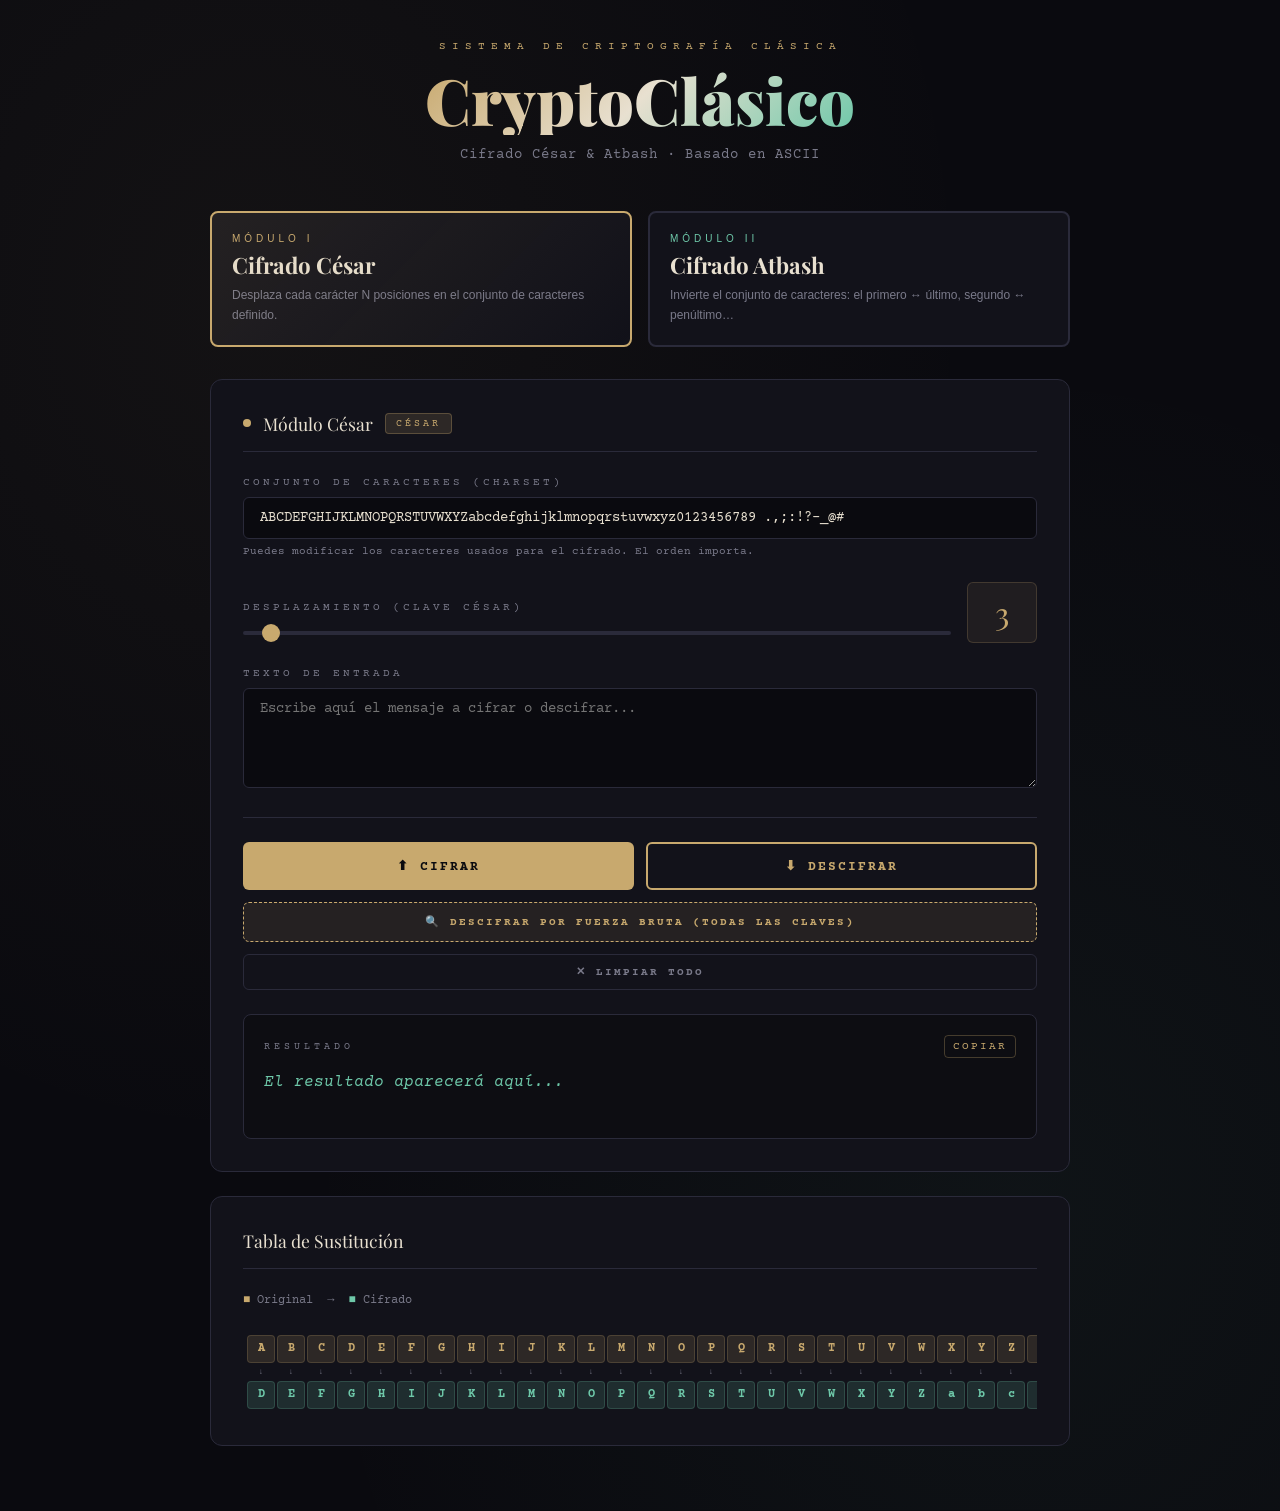
==== commit 83d106e7: "ola" ====
--- a/index.html
+++ b/index.html
@@ -722,17 +722,6 @@
       <div class="alpha-table" id="alphaTable"></div>
     </div>
   </div>
-
-  <!-- Info cards -->
-  <div class="info-grid">
-    <div class="info-card">
-      <strong>César (100 a.C.)</strong>
-      Usado por Julio César para comunicaciones militares. Desplaza cada letra N posiciones en el alfabeto. Con un charset de N caracteres, solo hay N-1 claves posibles, haciéndolo vulnerable al análisis de frecuencias descrito por Al-Kindi en el siglo IX.
-    </div>
-    <div class="info-card">
-      <strong>Atbash (~600 a.C.)</strong>
-      Cifrado hebreo que invierte el alfabeto: Alef→Tav, Bet→Shin, etc. Es en realidad un caso especial de César con clave = mitad del alfabeto. No tiene clave variable, por lo que su criptoanálisis es trivial.
-    </div>
   </div>
 
 </div>
@@ -766,6 +755,38 @@
     renderBrute();
   }
 
+  // ─── DICCIONARIO ESPAÑOL ───
+  const DICT_ES = new Set([
+    'el','la','los','las','un','una','unos','unas','lo',
+    'yo','tu','el','ella','nosotros','ellos','ellas','me','te','se','nos',
+    'mi','mis','tus','su','sus','le','les',
+    'de','del','al','en','con','por','para','sin','sobre','entre','hasta',
+    'desde','hacia','ante','bajo','tras','y','o','u','e','pero','sino',
+    'que','si','como','cuando','donde','aunque','porque','pues','ni',
+    'es','son','era','fue','ser','estar','tiene','tienen','hay','haber',
+    'hace','hacer','puede','pueden','debe','deben','dice','sabe','quiere',
+    'va','van','da','dan','ver','ir','asi','sido','tenido','hecho',
+    'no','mas','muy','bien','mal','todo','todos','nada','algo','alguien',
+    'aqui','alli','hoy','ayer','ya','aun','solo','siempre','nunca','antes',
+    'este','esta','estos','estas','ese','esa','esos','esas','aquel',
+    'cual','quien','cuanto','tanto','tan','cada','otro','otra','mismo','misma',
+    'casa','tiempo','dia','vida','manera','forma','parte','lugar','punto',
+    'mundo','hombre','mujer','persona','gente','vez','ano','trabajo','cosa',
+    'agua','ciudad','pais','nombre','mano','hecho','caso','vez','modo',
+    'nuevo','nueva','gran','grande','primer','primera','ultimo','ultima',
+    'dos','tres','uno','primera','segundo','tercero',
+  ]);
+
+  function scoreText(txt) {
+    const words = txt.toLowerCase().split(/\s+/);
+    let score = 0;
+    for (const w of words) {
+      const clean = w.replace(/[^a-z]/gi, '');
+      if (DICT_ES.has(clean)) score += clean.length;
+    }
+    return score;
+  }
+
   function renderBrute() {
     const text = document.getElementById('inputText').value;
     const charset = getCharset();
@@ -773,12 +794,14 @@
     container.innerHTML = '';
 
     if (bruteTab === 'atbash') {
-      // Atbash solo tiene un resultado
       const result = atbashCipher(text, charset);
+      const score = scoreText(result);
       const div = document.createElement('div');
       div.className = 'brute-atbash-result';
       div.title = 'Clic para usar este resultado';
-      div.textContent = result;
+      div.innerHTML = escapeHtml(result) + (score > 0
+        ? ` <span style="color:var(--accent);font-size:11px;font-style:normal;">★ ${score} pts</span>`
+        : '');
       div.onclick = () => useResult(result);
       container.appendChild(div);
 
@@ -789,23 +812,41 @@
       return;
     }
 
-    // César: probar todas las claves
+    // César: generar todas las claves con puntaje
     const n = charset.length;
+    const candidates = [];
     for (let k = 1; k < n; k++) {
       const result = cesarCipher(text, charset, k, true);
+      candidates.push({ k, result, score: scoreText(result) });
+    }
+
+    // Ordenar: mayor puntaje primero, empate → menor k primero
+    candidates.sort((a, b) => b.score - a.score || a.k - b.k);
+
+    candidates.forEach(({ k, result, score }, i) => {
       const row = document.createElement('div');
       row.className = 'brute-row';
-      row.style.animationDelay = `${k * 15}ms`;
+      row.style.animationDelay = `${i * 10}ms`;
+
+      const scoreTag = score > 0
+        ? `<span style="font-size:10px;color:var(--accent2);padding:2px 6px;border:1px solid rgba(110,200,169,0.3);border-radius:4px;">★ ${score}</span>`
+        : `<span style="font-size:10px;color:var(--muted);">—</span>`;
+
       row.innerHTML = `
-        <div class="brute-key">${k}</div>
-        <div class="brute-text" title="${escapeHtml(result)}">${escapeHtml(result)}</div>
-        <button class="brute-use-btn" onclick="useResult('${escapeHtml(result).replace(/'/g,"\\'")}')">Usar</button>
+        <div class="brute-key" title="Clave">${k}</div>
+        <div style="display:flex;flex-direction:column;gap:2px;overflow:hidden;">
+          <div class="brute-text" title="${escapeHtml(result)}">${escapeHtml(result)}</div>
+          <div style="display:flex;align-items:center;gap:6px;">${scoreTag}</div>
+        </div>
+        <button class="brute-use-btn" onclick="event.stopPropagation();useResult(${JSON.stringify(result)})">Usar</button>
       `;
+
+      if (score > 0) row.style.borderColor = 'rgba(110,200,169,0.3)';
       row.onclick = (e) => {
         if (!e.target.classList.contains('brute-use-btn')) useResult(result);
       };
       container.appendChild(row);
-    }
+    });
   }
 
   function useResult(text) {
@@ -977,4 +1018,4 @@
   });
 </script>
 </body>
-</html>
+</html>
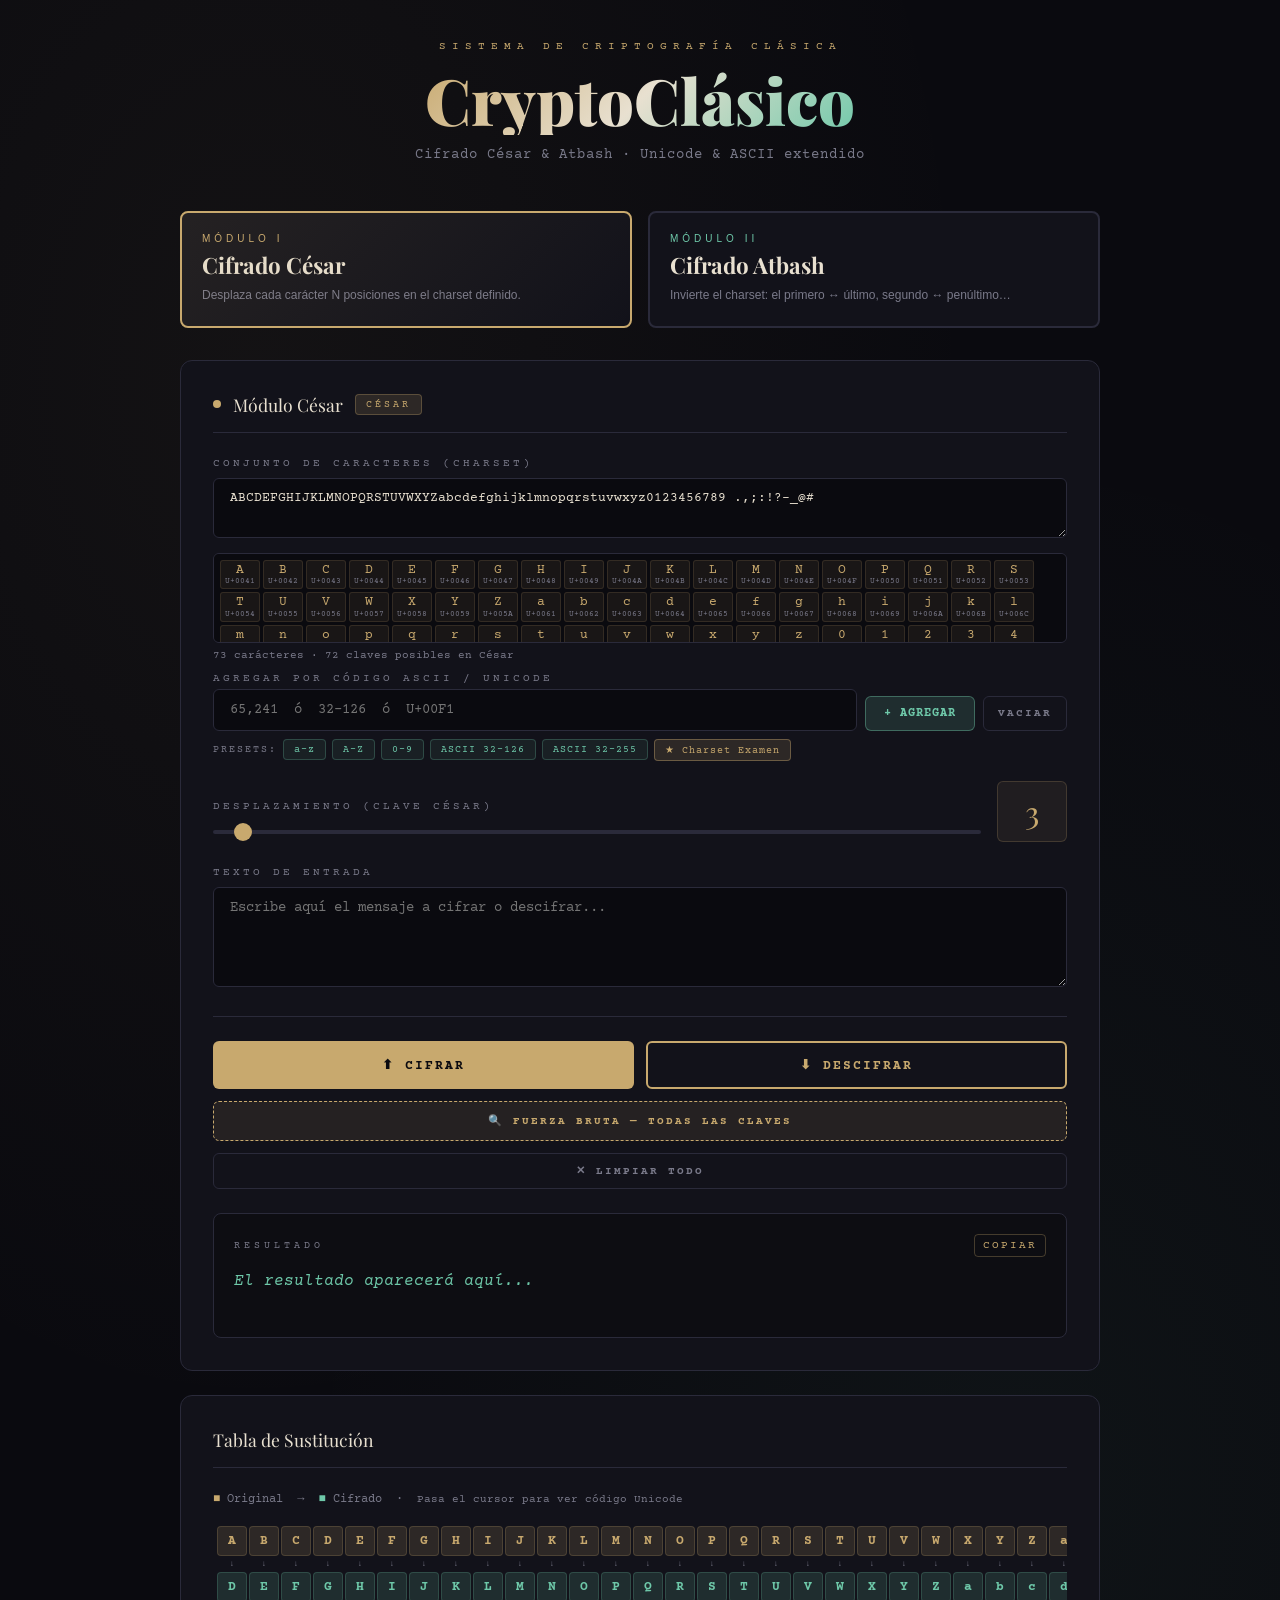
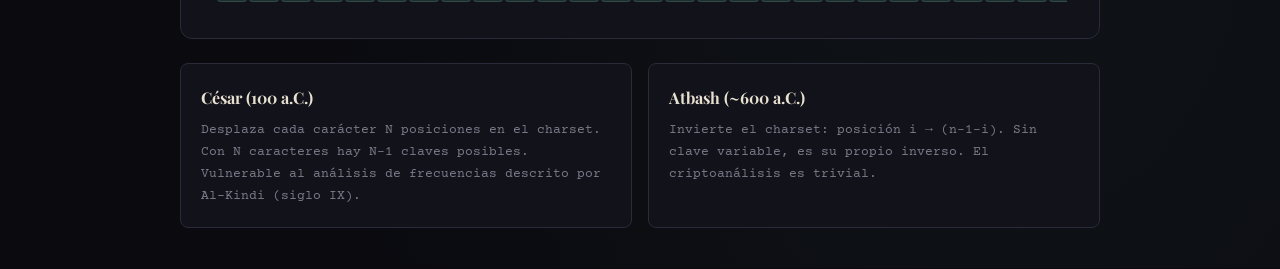
==== commit 6b8e6030: "update" ====
--- a/index.html
+++ b/index.html
@@ -7,616 +7,161 @@
 <link href="https://fonts.googleapis.com/css2?family=Courier+Prime:ital,wght@0,400;0,700;1,400&family=Playfair+Display:wght@400;700;900&display=swap" rel="stylesheet">
 <style>
   :root {
-    --bg: #0a0a0f;
-    --surface: #12121a;
-    --border: #2a2a3a;
-    --accent: #c8a96e;
-    --accent2: #6ec8a9;
-    --text: #e8e0d0;
-    --muted: #7a7a8a;
-    --red: #c86e6e;
+    --bg:#0a0a0f;--surface:#12121a;--border:#2a2a3a;
+    --accent:#c8a96e;--accent2:#6ec8a9;--text:#e8e0d0;
+    --muted:#7a7a8a;--red:#c86e6e;
   }
-
-  * { box-sizing: border-box; margin: 0; padding: 0; }
-
-  body {
-    background: var(--bg);
-    color: var(--text);
-    font-family: 'Courier Prime', monospace;
-    min-height: 100vh;
-    display: flex;
-    flex-direction: column;
-    align-items: center;
-    padding: 40px 20px;
-    background-image: 
-      radial-gradient(ellipse at 20% 20%, rgba(200,169,110,0.05) 0%, transparent 50%),
-      radial-gradient(ellipse at 80% 80%, rgba(110,200,169,0.05) 0%, transparent 50%);
-  }
-
-  header {
-    text-align: center;
-    margin-bottom: 48px;
-    animation: fadeDown 0.8s ease both;
-  }
-
-  header .eyebrow {
-    font-size: 11px;
-    letter-spacing: 6px;
-    text-transform: uppercase;
-    color: var(--accent);
-    margin-bottom: 12px;
-  }
-
-  header h1 {
-    font-family: 'Playfair Display', serif;
-    font-size: clamp(2.4rem, 6vw, 4rem);
-    font-weight: 900;
-    line-height: 1.1;
-    background: linear-gradient(135deg, var(--accent) 0%, var(--text) 50%, var(--accent2) 100%);
-    -webkit-background-clip: text;
-    -webkit-text-fill-color: transparent;
-    background-clip: text;
-  }
-
-  header p {
-    margin-top: 12px;
-    color: var(--muted);
-    font-size: 14px;
-    letter-spacing: 1px;
-  }
-
-  .container {
-    width: 100%;
-    max-width: 860px;
-    animation: fadeUp 0.8s ease 0.2s both;
-  }
-
-  /* ── MÓDULO SELECTOR ── */
-  .module-select {
-    display: grid;
-    grid-template-columns: 1fr 1fr;
-    gap: 16px;
-    margin-bottom: 32px;
-  }
-
-  .module-btn {
-    background: var(--surface);
-    border: 2px solid var(--border);
-    border-radius: 8px;
-    padding: 20px;
-    cursor: pointer;
-    transition: all 0.25s ease;
-    text-align: left;
-    position: relative;
-    overflow: hidden;
-  }
-
-  .module-btn::before {
-    content: '';
-    position: absolute;
-    inset: 0;
-    opacity: 0;
-    transition: opacity 0.3s;
-  }
-
-  .module-btn.cesar::before { background: linear-gradient(135deg, rgba(200,169,110,0.1), transparent); }
-  .module-btn.atbash::before { background: linear-gradient(135deg, rgba(110,200,169,0.1), transparent); }
-
-  .module-btn:hover::before,
-  .module-btn.active::before { opacity: 1; }
-
-  .module-btn.active.cesar { border-color: var(--accent); }
-  .module-btn.active.atbash { border-color: var(--accent2); }
-
-  .module-btn .tag {
-    font-size: 10px;
-    letter-spacing: 4px;
-    text-transform: uppercase;
-    margin-bottom: 6px;
-  }
-  .cesar .tag { color: var(--accent); }
-  .atbash .tag { color: var(--accent2); }
-
-  .module-btn h3 {
-    font-family: 'Playfair Display', serif;
-    font-size: 1.4rem;
-    margin-bottom: 6px;
-    color: var(--text);
-  }
-
-  .module-btn p {
-    font-size: 12px;
-    color: var(--muted);
-    line-height: 1.6;
-  }
-
-  /* ── PANEL ── */
-  .panel {
-    background: var(--surface);
-    border: 1px solid var(--border);
-    border-radius: 12px;
-    padding: 32px;
-    margin-bottom: 24px;
-  }
-
-  .panel-header {
-    display: flex;
-    align-items: center;
-    gap: 12px;
-    margin-bottom: 24px;
-    padding-bottom: 16px;
-    border-bottom: 1px solid var(--border);
-  }
-
-  .panel-title {
-    font-family: 'Playfair Display', serif;
-    font-size: 1.1rem;
-  }
-
-  .badge {
-    font-size: 10px;
-    letter-spacing: 3px;
-    text-transform: uppercase;
-    padding: 4px 10px;
-    border-radius: 4px;
-    background: rgba(200,169,110,0.15);
-    color: var(--accent);
-    border: 1px solid rgba(200,169,110,0.3);
-  }
-
-  .badge.atbash-badge {
-    background: rgba(110,200,169,0.15);
-    color: var(--accent2);
-    border-color: rgba(110,200,169,0.3);
-  }
-
-  /* ── CHARSET ── */
-  .charset-section {
-    margin-bottom: 24px;
-  }
-
-  label {
-    display: block;
-    font-size: 11px;
-    letter-spacing: 3px;
-    text-transform: uppercase;
-    color: var(--muted);
-    margin-bottom: 8px;
-  }
-
-  input[type="text"],
-  textarea {
-    width: 100%;
-    background: var(--bg);
-    border: 1px solid var(--border);
-    border-radius: 6px;
-    color: var(--text);
-    font-family: 'Courier Prime', monospace;
-    font-size: 14px;
-    padding: 12px 16px;
-    outline: none;
-    transition: border-color 0.2s;
-    resize: vertical;
-  }
-
-  input[type="text"]:focus,
-  textarea:focus {
-    border-color: var(--accent);
-  }
-
-  textarea { min-height: 100px; }
-
-  .charset-hint {
-    font-size: 11px;
-    color: var(--muted);
-    margin-top: 6px;
-  }
-
-  /* ── DESPLAZAMIENTO ── */
-  .shift-section {
-    margin-bottom: 24px;
-    display: grid;
-    grid-template-columns: 1fr auto;
-    gap: 16px;
-    align-items: end;
-  }
-
-  .shift-display {
-    font-family: 'Playfair Display', serif;
-    font-size: 2rem;
-    color: var(--accent);
-    text-align: center;
-    padding: 8px;
-    background: rgba(200,169,110,0.08);
-    border: 1px solid rgba(200,169,110,0.2);
-    border-radius: 6px;
-    min-width: 70px;
-  }
-
-  input[type="range"] {
-    width: 100%;
-    -webkit-appearance: none;
-    height: 4px;
-    background: var(--border);
-    border-radius: 4px;
-    outline: none;
-    margin: 8px 0;
-  }
-
-  input[type="range"]::-webkit-slider-thumb {
-    -webkit-appearance: none;
-    width: 18px;
-    height: 18px;
-    background: var(--accent);
-    border-radius: 50%;
-    cursor: pointer;
-    transition: transform 0.2s;
-  }
-
-  input[type="range"]::-webkit-slider-thumb:hover {
-    transform: scale(1.2);
-  }
-
-  /* ── BOTONES ACCIÓN ── */
-  .action-row {
-    display: grid;
-    grid-template-columns: 1fr 1fr;
-    gap: 12px;
-    margin-bottom: 24px;
-  }
-
-  .btn {
-    padding: 14px 24px;
-    border: none;
-    border-radius: 6px;
-    font-family: 'Courier Prime', monospace;
-    font-size: 13px;
-    letter-spacing: 2px;
-    text-transform: uppercase;
-    cursor: pointer;
-    transition: all 0.2s;
-    font-weight: 700;
-  }
-
-  .btn-cipher {
-    background: var(--accent);
-    color: var(--bg);
-  }
-
-  .btn-cipher:hover { background: #d4b87a; transform: translateY(-1px); }
-
-  .btn-decipher {
-    background: transparent;
-    color: var(--accent);
-    border: 2px solid var(--accent);
-  }
-
-  .btn-decipher:hover { background: rgba(200,169,110,0.1); }
-
-  .btn-clear {
-    grid-column: 1 / -1;
-    background: transparent;
-    color: var(--muted);
-    border: 1px solid var(--border);
-    font-size: 11px;
-    padding: 10px;
-  }
-
-  .btn-clear:hover { border-color: var(--red); color: var(--red); }
-
-  /* ── RESULTADO ── */
-  .result-section {
-    background: rgba(0,0,0,0.3);
-    border: 1px solid var(--border);
-    border-radius: 8px;
-    padding: 20px;
-  }
-
-  .result-label {
-    font-size: 10px;
-    letter-spacing: 4px;
-    text-transform: uppercase;
-    color: var(--muted);
-    margin-bottom: 12px;
-    display: flex;
-    justify-content: space-between;
-    align-items: center;
-  }
-
-  .copy-btn {
-    background: none;
-    border: none;
-    color: var(--accent);
-    cursor: pointer;
-    font-family: 'Courier Prime', monospace;
-    font-size: 11px;
-    letter-spacing: 2px;
-    text-transform: uppercase;
-    padding: 4px 8px;
-    border: 1px solid rgba(200,169,110,0.3);
-    border-radius: 4px;
-    transition: all 0.2s;
-  }
-
-  .copy-btn:hover { background: rgba(200,169,110,0.1); }
-
-  .result-text {
-    font-size: 16px;
-    color: var(--accent2);
-    line-height: 1.6;
-    min-height: 48px;
-    word-break: break-all;
-    font-style: italic;
-  }
-
-  /* ── VISUALIZACIÓN ALFABETO ── */
-  .alpha-visual {
-    margin-top: 24px;
-    overflow-x: auto;
-  }
-
-  .alpha-table {
-    display: flex;
-    gap: 2px;
-    min-width: max-content;
-    padding: 4px;
-  }
-
-  .alpha-pair {
-    display: flex;
-    flex-direction: column;
-    align-items: center;
-    gap: 4px;
-  }
-
-  .alpha-char {
-    width: 28px;
-    height: 28px;
-    display: flex;
-    align-items: center;
-    justify-content: center;
-    font-size: 12px;
-    border-radius: 4px;
-    font-weight: 700;
-  }
-
-  .alpha-orig {
-    background: rgba(200,169,110,0.15);
-    color: var(--accent);
-    border: 1px solid rgba(200,169,110,0.2);
-  }
-
-  .alpha-enc {
-    background: rgba(110,200,169,0.15);
-    color: var(--accent2);
-    border: 1px solid rgba(110,200,169,0.2);
-  }
-
-  .alpha-arrow {
-    font-size: 8px;
-    color: var(--muted);
-  }
-
-  /* ── INFO CARDS ── */
-  .info-grid {
-    display: grid;
-    grid-template-columns: 1fr 1fr;
-    gap: 16px;
-    margin-top: 8px;
-  }
-
-  .info-card {
-    background: var(--surface);
-    border: 1px solid var(--border);
-    border-radius: 8px;
-    padding: 20px;
-    font-size: 13px;
-    line-height: 1.7;
-    color: var(--muted);
-  }
-
-  .info-card strong {
-    display: block;
-    color: var(--text);
-    font-family: 'Playfair Display', serif;
-    font-size: 1rem;
-    margin-bottom: 8px;
-  }
-
-  /* ── ESTADO ACTIVO ── */
-  .status-bar {
-    display: flex;
-    align-items: center;
-    gap: 8px;
-    margin-bottom: 20px;
-    font-size: 12px;
-    color: var(--muted);
-  }
-
-  .status-dot {
-    width: 8px;
-    height: 8px;
-    border-radius: 50%;
-    background: var(--accent);
-    animation: pulse 2s infinite;
-  }
-
-  @keyframes pulse {
-    0%, 100% { opacity: 1; }
-    50% { opacity: 0.3; }
-  }
-
-  @keyframes fadeDown {
-    from { opacity: 0; transform: translateY(-20px); }
-    to { opacity: 1; transform: translateY(0); }
-  }
-
-  @keyframes fadeUp {
-    from { opacity: 0; transform: translateY(20px); }
-    to { opacity: 1; transform: translateY(0); }
-  }
-
-  @keyframes flash {
-    0%, 100% { background: transparent; }
-    50% { background: rgba(110,200,169,0.2); }
-  }
-
-  .flash { animation: flash 0.5s ease; }
-
-  /* ── SEPARATOR ── */
-  .sep { height: 1px; background: var(--border); margin: 24px 0; }
-
-  /* ── FUERZA BRUTA ── */
-  .brute-panel {
-    background: var(--surface);
-    border: 1px solid var(--border);
-    border-radius: 12px;
-    padding: 32px;
-    margin-bottom: 24px;
-    display: none;
-  }
-
-  .brute-panel.visible { display: block; }
-
-  .brute-intro {
-    font-size: 13px;
-    color: var(--muted);
-    margin-bottom: 20px;
-    line-height: 1.7;
-    padding: 12px 16px;
-    border-left: 3px solid var(--accent);
-    background: rgba(200,169,110,0.05);
-    border-radius: 0 6px 6px 0;
-  }
-
-  .brute-tabs {
-    display: flex;
-    gap: 8px;
-    margin-bottom: 20px;
-    border-bottom: 1px solid var(--border);
-    padding-bottom: 12px;
-  }
-
-  .brute-tab {
-    padding: 6px 16px;
-    border-radius: 4px;
-    font-family: 'Courier Prime', monospace;
-    font-size: 11px;
-    letter-spacing: 2px;
-    text-transform: uppercase;
-    cursor: pointer;
-    border: 1px solid var(--border);
-    background: transparent;
-    color: var(--muted);
-    transition: all 0.2s;
-  }
-
-  .brute-tab.active {
-    background: rgba(200,169,110,0.15);
-    border-color: var(--accent);
-    color: var(--accent);
-  }
-
-  .brute-results {
-    display: flex;
-    flex-direction: column;
-    gap: 8px;
-    max-height: 420px;
-    overflow-y: auto;
-    padding-right: 4px;
-  }
-
-  .brute-results::-webkit-scrollbar { width: 4px; }
-  .brute-results::-webkit-scrollbar-track { background: var(--bg); }
-  .brute-results::-webkit-scrollbar-thumb { background: var(--border); border-radius: 4px; }
-
-  .brute-row {
-    display: grid;
-    grid-template-columns: auto 1fr auto;
-    align-items: center;
-    gap: 12px;
-    padding: 10px 14px;
-    border: 1px solid var(--border);
-    border-radius: 6px;
-    background: var(--bg);
-    cursor: pointer;
-    transition: all 0.2s;
-    animation: fadeUp 0.3s ease both;
-  }
-
-  .brute-row:hover { border-color: var(--accent2); background: rgba(110,200,169,0.04); }
-
-  .brute-key {
-    font-family: 'Playfair Display', serif;
-    font-size: 1.2rem;
-    color: var(--accent);
-    min-width: 36px;
-    text-align: center;
-  }
-
-  .brute-text {
-    font-size: 13px;
-    color: var(--text);
-    white-space: nowrap;
-    overflow: hidden;
-    text-overflow: ellipsis;
-  }
-
-  .brute-use-btn {
-    font-size: 10px;
-    letter-spacing: 2px;
-    text-transform: uppercase;
-    padding: 4px 10px;
-    border: 1px solid var(--accent2);
-    border-radius: 4px;
-    background: transparent;
-    color: var(--accent2);
-    cursor: pointer;
-    font-family: 'Courier Prime', monospace;
-    white-space: nowrap;
-    transition: all 0.2s;
-  }
-
-  .brute-use-btn:hover { background: rgba(110,200,169,0.15); }
-
-  .brute-atbash-result {
-    padding: 16px;
-    background: var(--bg);
-    border: 1px solid var(--border);
-    border-radius: 6px;
-    font-size: 14px;
-    color: var(--accent2);
-    font-style: italic;
-    cursor: pointer;
-    transition: border-color 0.2s;
-  }
-
-  .brute-atbash-result:hover { border-color: var(--accent2); }
-
-  .brute-empty {
-    text-align: center;
-    color: var(--muted);
-    padding: 32px;
-    font-size: 13px;
-  }
-
-  .btn-brute {
-    grid-column: 1 / -1;
-    background: rgba(200,169,110,0.1);
-    color: var(--accent);
-    border: 1px dashed var(--accent);
-    padding: 12px;
-    font-size: 11px;
-  }
-
-  .btn-brute:hover { background: rgba(200,169,110,0.2); }
-
-  @media (max-width: 600px) {
-    .module-select, .action-row, .info-grid { grid-template-columns: 1fr; }
-    .shift-section { grid-template-columns: 1fr; }
-    .btn-clear { grid-column: 1; }
-    .brute-row { grid-template-columns: auto 1fr; }
-    .brute-use-btn { display: none; }
+  *{box-sizing:border-box;margin:0;padding:0;}
+  body{background:var(--bg);color:var(--text);font-family:'Courier Prime',monospace;
+    min-height:100vh;display:flex;flex-direction:column;align-items:center;padding:40px 20px;
+    background-image:radial-gradient(ellipse at 20% 20%,rgba(200,169,110,.05) 0%,transparent 50%),
+      radial-gradient(ellipse at 80% 80%,rgba(110,200,169,.05) 0%,transparent 50%);}
+  header{text-align:center;margin-bottom:48px;animation:fadeDown .8s ease both;}
+  header .eyebrow{font-size:11px;letter-spacing:6px;text-transform:uppercase;color:var(--accent);margin-bottom:12px;}
+  header h1{font-family:'Playfair Display',serif;font-size:clamp(2.4rem,6vw,4rem);font-weight:900;line-height:1.1;
+    background:linear-gradient(135deg,var(--accent) 0%,var(--text) 50%,var(--accent2) 100%);
+    -webkit-background-clip:text;-webkit-text-fill-color:transparent;background-clip:text;}
+  header p{margin-top:12px;color:var(--muted);font-size:14px;letter-spacing:1px;}
+  .container{width:100%;max-width:920px;animation:fadeUp .8s ease .2s both;}
+
+  .module-select{display:grid;grid-template-columns:1fr 1fr;gap:16px;margin-bottom:32px;}
+  .module-btn{background:var(--surface);border:2px solid var(--border);border-radius:8px;
+    padding:20px;cursor:pointer;transition:all .25s ease;text-align:left;position:relative;overflow:hidden;}
+  .module-btn::before{content:'';position:absolute;inset:0;opacity:0;transition:opacity .3s;}
+  .module-btn.cesar::before{background:linear-gradient(135deg,rgba(200,169,110,.1),transparent);}
+  .module-btn.atbash::before{background:linear-gradient(135deg,rgba(110,200,169,.1),transparent);}
+  .module-btn:hover::before,.module-btn.active::before{opacity:1;}
+  .module-btn.active.cesar{border-color:var(--accent);}
+  .module-btn.active.atbash{border-color:var(--accent2);}
+  .module-btn .tag{font-size:10px;letter-spacing:4px;text-transform:uppercase;margin-bottom:6px;}
+  .cesar .tag{color:var(--accent);}.atbash .tag{color:var(--accent2);}
+  .module-btn h3{font-family:'Playfair Display',serif;font-size:1.4rem;margin-bottom:6px;color:var(--text);}
+  .module-btn p{font-size:12px;color:var(--muted);line-height:1.6;}
+
+  .panel{background:var(--surface);border:1px solid var(--border);border-radius:12px;padding:32px;margin-bottom:24px;}
+  .panel-header{display:flex;align-items:center;gap:12px;margin-bottom:24px;padding-bottom:16px;border-bottom:1px solid var(--border);}
+  .panel-title{font-family:'Playfair Display',serif;font-size:1.1rem;}
+  .badge{font-size:10px;letter-spacing:3px;text-transform:uppercase;padding:4px 10px;border-radius:4px;
+    background:rgba(200,169,110,.15);color:var(--accent);border:1px solid rgba(200,169,110,.3);}
+  .badge.atbash-badge{background:rgba(110,200,169,.15);color:var(--accent2);border-color:rgba(110,200,169,.3);}
+  .status-dot{width:8px;height:8px;border-radius:50%;background:var(--accent);animation:pulse 2s infinite;}
+
+  label{display:block;font-size:11px;letter-spacing:3px;text-transform:uppercase;color:var(--muted);margin-bottom:8px;}
+  input[type="text"],textarea{width:100%;background:var(--bg);border:1px solid var(--border);border-radius:6px;
+    color:var(--text);font-family:'Courier Prime',monospace;font-size:14px;padding:12px 16px;
+    outline:none;transition:border-color .2s;resize:vertical;}
+  input[type="text"]:focus,textarea:focus{border-color:var(--accent);}
+  textarea{min-height:100px;}
+
+  /* Charset */
+  .charset-section{margin-bottom:20px;}
+  .charset-preview{display:flex;flex-wrap:wrap;gap:3px;margin-top:10px;max-height:90px;overflow-y:auto;
+    padding:6px;background:var(--bg);border:1px solid var(--border);border-radius:6px;}
+  .charset-preview::-webkit-scrollbar{width:3px;}
+  .charset-preview::-webkit-scrollbar-thumb{background:var(--border);border-radius:4px;}
+  .cp-char{display:inline-flex;flex-direction:column;align-items:center;padding:2px 4px;
+    border-radius:3px;background:rgba(200,169,110,.08);border:1px solid rgba(200,169,110,.15);
+    min-width:28px;cursor:default;}
+  .cp-char:hover{background:rgba(200,169,110,.2);}
+  .cp-sym{font-size:13px;color:var(--accent);line-height:1.2;}
+  .cp-code{font-size:8px;color:var(--muted);line-height:1;}
+
+  .ascii-row{display:flex;gap:8px;margin-top:10px;flex-wrap:wrap;align-items:flex-end;}
+  .ascii-row>div{flex:1;min-width:180px;}
+  .ascii-presets{display:flex;flex-wrap:wrap;gap:6px;margin-top:8px;align-items:center;}
+  .preset-btn{font-family:'Courier Prime',monospace;font-size:10px;letter-spacing:1px;
+    padding:4px 10px;border-radius:4px;cursor:pointer;transition:all .2s;
+    background:rgba(110,200,169,.08);color:var(--accent2);border:1px solid rgba(110,200,169,.25);}
+  .preset-btn:hover{background:rgba(110,200,169,.2);}
+  .charset-info{font-size:11px;color:var(--muted);margin-top:6px;transition:color .3s;}
+
+  /* Shift */
+  .shift-section{margin-bottom:24px;display:grid;grid-template-columns:1fr auto;gap:16px;align-items:end;}
+  .shift-display{font-family:'Playfair Display',serif;font-size:2rem;color:var(--accent);text-align:center;
+    padding:8px;background:rgba(200,169,110,.08);border:1px solid rgba(200,169,110,.2);border-radius:6px;min-width:70px;}
+  input[type="range"]{width:100%;-webkit-appearance:none;height:4px;background:var(--border);border-radius:4px;outline:none;margin:8px 0;}
+  input[type="range"]::-webkit-slider-thumb{-webkit-appearance:none;width:18px;height:18px;background:var(--accent);border-radius:50%;cursor:pointer;transition:transform .2s;}
+  input[type="range"]::-webkit-slider-thumb:hover{transform:scale(1.2);}
+
+  /* Buttons */
+  .action-row{display:grid;grid-template-columns:1fr 1fr;gap:12px;margin-bottom:24px;}
+  .btn{padding:14px 24px;border:none;border-radius:6px;font-family:'Courier Prime',monospace;font-size:13px;
+    letter-spacing:2px;text-transform:uppercase;cursor:pointer;transition:all .2s;font-weight:700;}
+  .btn-cipher{background:var(--accent);color:var(--bg);}
+  .btn-cipher:hover{background:#d4b87a;transform:translateY(-1px);}
+  .btn-decipher{background:transparent;color:var(--accent);border:2px solid var(--accent);}
+  .btn-decipher:hover{background:rgba(200,169,110,.1);}
+  .btn-clear{grid-column:1/-1;background:transparent;color:var(--muted);border:1px solid var(--border);font-size:11px;padding:10px;}
+  .btn-clear:hover{border-color:var(--red);color:var(--red);}
+  .btn-brute{grid-column:1/-1;background:rgba(200,169,110,.1);color:var(--accent);border:1px dashed var(--accent);padding:12px;font-size:11px;}
+  .btn-brute:hover{background:rgba(200,169,110,.2);}
+
+  /* Result */
+  .result-section{background:rgba(0,0,0,.3);border:1px solid var(--border);border-radius:8px;padding:20px;}
+  .result-label{font-size:10px;letter-spacing:4px;text-transform:uppercase;color:var(--muted);
+    margin-bottom:12px;display:flex;justify-content:space-between;align-items:center;}
+  .copy-btn{background:none;color:var(--accent);cursor:pointer;font-family:'Courier Prime',monospace;
+    font-size:11px;letter-spacing:2px;text-transform:uppercase;padding:4px 8px;
+    border:1px solid rgba(200,169,110,.3);border-radius:4px;transition:all .2s;}
+  .copy-btn:hover{background:rgba(200,169,110,.1);}
+  .result-text{font-size:16px;color:var(--accent2);line-height:1.6;min-height:48px;word-break:break-all;font-style:italic;}
+
+  /* Brute */
+  .brute-panel{background:var(--surface);border:1px solid var(--border);border-radius:12px;padding:32px;margin-bottom:24px;display:none;}
+  .brute-panel.visible{display:block;}
+  .brute-intro{font-size:13px;color:var(--muted);margin-bottom:20px;line-height:1.7;padding:12px 16px;
+    border-left:3px solid var(--accent);background:rgba(200,169,110,.05);border-radius:0 6px 6px 0;}
+  .brute-tabs{display:flex;gap:8px;margin-bottom:20px;border-bottom:1px solid var(--border);padding-bottom:12px;}
+  .brute-tab{padding:6px 16px;border-radius:4px;font-family:'Courier Prime',monospace;font-size:11px;
+    letter-spacing:2px;text-transform:uppercase;cursor:pointer;border:1px solid var(--border);
+    background:transparent;color:var(--muted);transition:all .2s;}
+  .brute-tab.active{background:rgba(200,169,110,.15);border-color:var(--accent);color:var(--accent);}
+  .brute-results{display:flex;flex-direction:column;gap:8px;max-height:460px;overflow-y:auto;padding-right:4px;}
+  .brute-results::-webkit-scrollbar{width:4px;}
+  .brute-results::-webkit-scrollbar-thumb{background:var(--border);border-radius:4px;}
+  .brute-row{display:grid;grid-template-columns:44px 1fr auto;align-items:center;gap:12px;
+    padding:10px 14px;border:1px solid var(--border);border-radius:6px;background:var(--bg);
+    cursor:pointer;transition:all .2s;animation:fadeUp .3s ease both;}
+  .brute-row:hover{border-color:var(--accent2);background:rgba(110,200,169,.04);}
+  .brute-key{font-family:'Playfair Display',serif;font-size:1.1rem;color:var(--accent);text-align:center;}
+  .brute-text{font-size:13px;color:var(--text);white-space:nowrap;overflow:hidden;text-overflow:ellipsis;}
+  .brute-use-btn{font-size:10px;letter-spacing:2px;text-transform:uppercase;padding:4px 10px;
+    border:1px solid var(--accent2);border-radius:4px;background:transparent;color:var(--accent2);
+    cursor:pointer;font-family:'Courier Prime',monospace;white-space:nowrap;transition:all .2s;}
+  .brute-use-btn:hover{background:rgba(110,200,169,.15);}
+  .brute-atbash-result{padding:16px;background:var(--bg);border:1px solid var(--border);border-radius:6px;
+    font-size:14px;color:var(--accent2);font-style:italic;cursor:pointer;
+    transition:border-color .2s;word-break:break-all;}
+  .brute-atbash-result:hover{border-color:var(--accent2);}
+
+  /* Alpha table */
+  .alpha-visual{margin-top:16px;overflow-x:auto;}
+  .alpha-table{display:flex;gap:2px;min-width:max-content;padding:4px;}
+  .alpha-pair{display:flex;flex-direction:column;align-items:center;gap:3px;}
+  .alpha-char{width:30px;height:30px;display:flex;align-items:center;justify-content:center;
+    font-size:13px;border-radius:4px;font-weight:700;}
+  .alpha-orig{background:rgba(200,169,110,.15);color:var(--accent);border:1px solid rgba(200,169,110,.2);}
+  .alpha-enc{background:rgba(110,200,169,.15);color:var(--accent2);border:1px solid rgba(110,200,169,.2);}
+  .alpha-arrow{font-size:8px;color:var(--muted);}
+
+  .info-grid{display:grid;grid-template-columns:1fr 1fr;gap:16px;margin-top:8px;}
+  .info-card{background:var(--surface);border:1px solid var(--border);border-radius:8px;
+    padding:20px;font-size:13px;line-height:1.7;color:var(--muted);}
+  .info-card strong{display:block;color:var(--text);font-family:'Playfair Display',serif;font-size:1rem;margin-bottom:8px;}
+  .sep{height:1px;background:var(--border);margin:24px 0;}
+
+  @keyframes pulse{0%,100%{opacity:1}50%{opacity:.3}}
+  @keyframes fadeDown{from{opacity:0;transform:translateY(-20px)}to{opacity:1;transform:translateY(0)}}
+  @keyframes fadeUp{from{opacity:0;transform:translateY(20px)}to{opacity:1;transform:translateY(0)}}
+  @keyframes flash{0%,100%{background:transparent}50%{background:rgba(110,200,169,.2)}}
+  .flash{animation:flash .5s ease;}
+
+  @media(max-width:600px){
+    .module-select,.action-row,.info-grid{grid-template-columns:1fr;}
+    .shift-section{grid-template-columns:1fr;}
+    .btn-clear{grid-column:1;}
+    .brute-row{grid-template-columns:36px 1fr;}
+    .brute-use-btn{display:none;}
   }
 </style>
 </head>
@@ -625,26 +170,22 @@
 <header>
   <div class="eyebrow">Sistema de Criptografía Clásica</div>
   <h1>CryptoClásico</h1>
-  <p>Cifrado César &amp; Atbash · Basado en ASCII</p>
+  <p>Cifrado César &amp; Atbash · Unicode &amp; ASCII extendido</p>
 </header>
 
 <div class="container">
 
-  <!-- Selección de módulo -->
   <div class="module-select">
     <button class="module-btn cesar active" onclick="selectModule('cesar')">
-      <div class="tag">Módulo I</div>
-      <h3>Cifrado César</h3>
-      <p>Desplaza cada carácter N posiciones en el conjunto de caracteres definido.</p>
+      <div class="tag">Módulo I</div><h3>Cifrado César</h3>
+      <p>Desplaza cada carácter N posiciones en el charset definido.</p>
     </button>
     <button class="module-btn atbash" onclick="selectModule('atbash')">
-      <div class="tag">Módulo II</div>
-      <h3>Cifrado Atbash</h3>
-      <p>Invierte el conjunto de caracteres: el primero ↔ último, segundo ↔ penúltimo…</p>
+      <div class="tag">Módulo II</div><h3>Cifrado Atbash</h3>
+      <p>Invierte el charset: el primero ↔ último, segundo ↔ penúltimo…</p>
     </button>
   </div>
 
-  <!-- Panel principal -->
   <div class="panel">
     <div class="panel-header">
       <div class="status-dot"></div>
@@ -652,14 +193,48 @@
       <span class="badge" id="moduleBadge">CÉSAR</span>
     </div>
 
-    <!-- Conjunto de caracteres -->
+    <!-- Charset -->
     <div class="charset-section">
       <label>Conjunto de Caracteres (Charset)</label>
-      <input type="text" id="charset" value="ABCDEFGHIJKLMNOPQRSTUVWXYZabcdefghijklmnopqrstuvwxyz0123456789 .,;:!?-_@#" />
-      <div class="charset-hint">Puedes modificar los caracteres usados para el cifrado. El orden importa.</div>
-    </div>
-
-    <!-- Desplazamiento (solo César) -->
+      <textarea id="charset" rows="2"
+        style="min-height:60px;font-size:13px;word-break:break-all;"
+        oninput="onCharsetChange()">ABCDEFGHIJKLMNOPQRSTUVWXYZabcdefghijklmnopqrstuvwxyz0123456789 .,;:!?-_@#</textarea>
+
+      <div class="charset-preview" id="charsetPreview"></div>
+      <div class="charset-info" id="charsetInfo">71 caracteres · 70 claves posibles en César</div>
+
+      <!-- Agregar por ASCII/Unicode -->
+      <div class="ascii-row">
+        <div>
+          <label style="margin-bottom:4px;">Agregar por código ASCII / Unicode</label>
+          <input type="text" id="asciiInput" placeholder="65,241  ó  32-126  ó  U+00F1" />
+        </div>
+        <button class="btn" onclick="addFromAscii()"
+          style="background:rgba(110,200,169,.15);color:var(--accent2);border:1px solid rgba(110,200,169,.4);padding:10px 18px;font-size:12px;letter-spacing:1px;">
+          + Agregar
+        </button>
+        <button class="btn" onclick="document.getElementById('charset').value='';onCharsetChange()"
+          style="background:transparent;color:var(--muted);border:1px solid var(--border);padding:10px 14px;font-size:11px;">
+          Vaciar
+        </button>
+      </div>
+
+      <!-- Presets -->
+      <div class="ascii-presets">
+        <span style="font-size:10px;color:var(--muted);letter-spacing:2px;text-transform:uppercase;">Presets:</span>
+        <button class="preset-btn" onclick="applyPreset('az')">a–z</button>
+        <button class="preset-btn" onclick="applyPreset('AZ')">A–Z</button>
+        <button class="preset-btn" onclick="applyPreset('09')">0–9</button>
+        <button class="preset-btn" onclick="applyPreset('ascii')">ASCII 32–126</button>
+        <button class="preset-btn" onclick="applyPreset('ascii_ext')">ASCII 32–255</button>
+        <button class="preset-btn" onclick="applyPreset('exam')"
+          style="background:rgba(200,169,110,.15);color:var(--accent);border-color:rgba(200,169,110,.4);">
+          ★ Charset Examen
+        </button>
+      </div>
+    </div>
+
+    <!-- Shift -->
     <div id="shiftSection" class="shift-section">
       <div>
         <label>Desplazamiento (Clave César)</label>
@@ -668,7 +243,6 @@
       <div class="shift-display" id="shiftVal">3</div>
     </div>
 
-    <!-- Texto de entrada -->
     <div>
       <label>Texto de Entrada</label>
       <textarea id="inputText" placeholder="Escribe aquí el mensaje a cifrar o descifrar..."></textarea>
@@ -676,15 +250,13 @@
 
     <div class="sep"></div>
 
-    <!-- Botones -->
     <div class="action-row">
-      <button class="btn btn-cipher" onclick="process('cipher')">⬆ Cifrar</button>
+      <button class="btn btn-cipher"   onclick="process('cipher')">⬆ Cifrar</button>
       <button class="btn btn-decipher" onclick="process('decipher')">⬇ Descifrar</button>
-      <button class="btn btn-brute" onclick="toggleBrute()">🔍 Descifrar por Fuerza Bruta (todas las claves)</button>
-      <button class="btn btn-clear" onclick="clearAll()">✕ Limpiar todo</button>
-    </div>
-
-    <!-- Resultado -->
+      <button class="btn btn-brute"    onclick="toggleBrute()">🔍 Fuerza Bruta — todas las claves</button>
+      <button class="btn btn-clear"    onclick="clearAll()">✕ Limpiar todo</button>
+    </div>
+
     <div class="result-section" id="resultSection">
       <div class="result-label">
         <span id="resultLabel">Resultado</span>
@@ -694,328 +266,376 @@
     </div>
   </div>
 
-  <!-- Panel fuerza bruta -->
+  <!-- Fuerza bruta -->
   <div class="brute-panel" id="brutePanel">
     <div class="panel-header">
       <span class="panel-title">🔍 Fuerza Bruta — Todas las claves posibles</span>
     </div>
     <div class="brute-intro">
-      Se muestran <strong>todas las combinaciones posibles</strong> de descifrado. Esto demuestra por qué César y Atbash son inseguros: un atacante solo necesita revisar esta lista para encontrar el mensaje original sin conocer la clave. Haz clic en <strong>Usar</strong> para seleccionar el resultado correcto.
+      Resultados ordenados por <strong>congruencia con el español</strong> (★ puntos). Los más probables aparecen primero. Haz clic en <strong>Usar</strong> para seleccionar el resultado.
     </div>
     <div class="brute-tabs">
-      <button class="brute-tab active" onclick="showBruteTab('cesar')" id="tabCesar">César (todas las claves)</button>
-      <button class="brute-tab" onclick="showBruteTab('atbash')" id="tabAtbash">Atbash (resultado único)</button>
+      <button class="brute-tab active" onclick="showBruteTab('cesar')"  id="tabCesar">César (todas las claves)</button>
+      <button class="brute-tab"        onclick="showBruteTab('atbash')" id="tabAtbash">Atbash (resultado único)</button>
     </div>
     <div class="brute-results" id="bruteResults"></div>
   </div>
 
-  <!-- Visualización del mapeo -->
+  <!-- Tabla sustitución -->
   <div class="panel">
     <div class="panel-header">
       <span class="panel-title">Tabla de Sustitución</span>
     </div>
-    <div style="font-size:12px; color:var(--muted); margin-bottom:12px;">
+    <div style="font-size:12px;color:var(--muted);margin-bottom:8px;">
       <span style="color:var(--accent)">■</span> Original &nbsp;→&nbsp;
-      <span style="color:var(--accent2)">■</span> Cifrado
-    </div>
-    <div class="alpha-visual">
-      <div class="alpha-table" id="alphaTable"></div>
-    </div>
+      <span style="color:var(--accent2)">■</span> Cifrado &nbsp;·&nbsp;
+      <span style="font-size:11px;">Pasa el cursor para ver código Unicode</span>
+    </div>
+    <div class="alpha-visual"><div class="alpha-table" id="alphaTable"></div></div>
   </div>
+
+  <div class="info-grid">
+    <div class="info-card">
+      <strong>César (100 a.C.)</strong>
+      Desplaza cada carácter N posiciones en el charset. Con N caracteres hay N−1 claves posibles. Vulnerable al análisis de frecuencias descrito por Al-Kindi (siglo IX).
+    </div>
+    <div class="info-card">
+      <strong>Atbash (~600 a.C.)</strong>
+      Invierte el charset: posición i → (n−1−i). Sin clave variable, es su propio inverso. El criptoanálisis es trivial.
+    </div>
   </div>
-
 </div>
 
 <script>
-  // ─── ESTADO ───
-  let currentModule = 'cesar';
-  let bruteVisible = false;
-  let bruteTab = 'cesar';
-
-  // ─── FUERZA BRUTA ───
-  function toggleBrute() {
-    const text = document.getElementById('inputText').value;
-    if (!text.trim()) {
-      alert('Ingresa un texto cifrado primero.');
-      return;
+// ── Estado ──────────────────────────────────────────
+let currentModule = 'cesar';
+let bruteVisible  = false;
+let bruteTab      = 'cesar';
+
+// Charset del examen
+const EXAM_CHARSET = '\u24BE\u0072\u2058\u0074\u24B2\u0078\u271C\u0057\u2496\u00F1\u2496\u00F9\uF0A5\u00C9\u221B\u0052\u267B\u0064\u267D\u00E1\u21AA\u0069\u2046\u00E9\u22CF\u004A\u24E4\u00D3\u235F\u00DC\u0032\u0068\u238C\u0070\u2765\u00DA\u225A\u0061\u2338\u0050\u2242\u0062\u2465\u0071\u203F\u0041\u265C\u006D\u2307\u0043\u23FE\u0051\u2735\u00ED\u2052\u0075\u25DE\u006A\u23E6\u0065\u20AC\u004C\u24A2\u004B\u2266\u006C\u25CD\u00CD\u27A0\u0048\u225B\u0066\u2344\u0049\u23FF\u0058\u274F\u0054\u265A\u006E\u23CD\u0063\u2745\u0055\u22D9\u0045\u262A\u0044\u2730\u0053\u2190\u005A\u00BD\u004F\u266C\u00F3\u249F\u004D\u22E8\u0042\u2476\u0046\u252F\u0079\u2739\u0076\u26A5\u006B\u2350\u00FC\u2461\u0056\u261B\u0047\u246F\u007A\u00B3\u004E\u22BA\u0059\u2532\u0073\u24BF\u0077\u2579\u006F\u22C6\u0067\u258E\u00D1\u21BD\u00C1\u246C\u2294\u2565\u220D\u237A\u21BE\u2337\u22BD\u23DC\u2355\u23F3\u2507\u2569\u23FC\u0037\u21A2\u233B\u2316\u2568\u249A\u21FF\u231F\u22DD\u238E\u264F\u22CD\u22E3\u22EC\u24E7\u21CD\u273F\u2696\u2399\u22CC\u24DC\u2044\u00A1\u2260\u26D6\u00B8\u26C3\u25AC\u005E\u26C7\u2771\u232D\u2724\u23C8\u2770\u21AB\u00BC\u274D\u26F1\u260C\u2044\u2534\u27B6\u2795\u27BB\u2654\u2748\u2048\u20B9\u2373\u25AF\u2236\u2372\u27A6\u23D9\u2492\u2511\u2608\u224F\u2361\u260A\u20AA\u2508\u26E8\u222A\u25D1\u24E1\u2736\u24F2\u227B\u2509\u25CB\u219A\u00BE\u26AA\u21DE\u003B\u22FF\u25FB\u2504\u256F\u2013\u2676\u2228\u20B3\u00B9\u2369\u26E2\u24B1\u21D1\u00BF\u24C2\u23BC\u2750\u2751\u2566\u20BD\u2623\u227A\u27AA\u2037\u260E\u22D5\u2558\u2598\u2244\u262D\u24E3\u007C\u26B2\u235E\u2626\u2070\u2444\u224C\u2344\u26A6\u207E\u25C2\u26E6\u231E\u24C1\u21B0\u2704\u23E8\u2256\u267C\u2772\u00D7\u2311\u23E7\u26DB\u2572\u2270\u2372\u0020\u2667\u21AC\u24EE\u262E\u2200\u2713\u2463\u204E\u21CC\u2348\u26A7\u2198\u26F4\u2665\u26F3\u257C\u2562\u24AC\u2032\u239E\u0031\u21B7\u26BD\u26CF\u25AA\u23CC\u261E\u23F5\u00A7\u25C3\u258D\u21C7\u221D\u27B9\u22E6\u2477\u21CB\u2347\u2756\u21A3\u2759\u2401\u255D\u249B\u2643\u2646\u260A\u276B\u0060\u2777\u21D9\u26EA\u23D6\u25CF\u27A7\u0023\u2747\u2533\u2649\u24C0\u2629\u2503\u25B0\u25C2\u24DA\u23E9\u2679\u26D1\u2227\u25B7\u22F1\u24F8\u259C\u237C\u227D\u2653\u223D\u2257\u27B3\u26B1\u26B6\u20BE\u22A3\u260C\u250A\u262C\u2750\u21CA\u2583\u21F5\u260B\u2353\u207D\u2639\u24FD\u222D\u22F0\u24E1\u275A\u24F0\u22E5\u27C1\u22EE\u24DE\u26CD\u2705\u235C\u26FF\u2775\u2663\u2542\u2320\u24C8\u2359\u2465\u270C\u2297\u23D3\u21E3\u21D5\u2478\u24D8\u23BB\u21F2\u23EA\u2743\u258F\u21E8\u2191\u2479\u0034\u272F\u21EF\u2340\u2746\u23B5\u2764\u22F5\u2330\u24DF\u27C9\u2494\u257F\u22DB\u2193\u0030\u23DB\u263D\u251C\u2237\u23E3\u271B\u2479\u27A4\u20AE\u26C0\u264A\u2660\u26A9\u2285\u260D\u2757\u24DD\u22D3\u2022\u25A1\u2638\u257F\u25FD\u223A\u2402\u261D\u237D\u00BB\u0036\u252B\u2517\u2204\u2208\u2019\u21B4\u2312\u2385\u2284\u2349\u226F\u21D8\u24C5\u26D8\u2687\u27B8\u21F0\u228F\u2324\u24FF\u22FB\u24EB\u22B6\u207C\u2381\u26A6\u26C1\u264B\u265B\u267A\u27B7\u2652\u2371\u2374\u27B3\u26B1\u26B6\u20BE\u22C5\u267E\u2772\u00D7\u2311\u23E7\u26DB\u231E\u24C1';
+
+// ── Helpers Unicode ──────────────────────────────────
+function toChars(str) { return [...str]; }
+
+function escapeHtml(s) {
+  return s.replace(/&/g,'&amp;').replace(/</g,'&lt;').replace(/>/g,'&gt;').replace(/"/g,'&quot;');
+}
+
+function cpHex(ch) {
+  return 'U+' + ch.codePointAt(0).toString(16).toUpperCase().padStart(4,'0');
+}
+
+// ── Cifrado ──────────────────────────────────────────
+function getCharset() { return document.getElementById('charset').value; }
+
+function cesarCipher(text, charset, shift, decrypt) {
+  const chars = toChars(charset);
+  const n = chars.length;
+  const d = decrypt ? -shift : shift;
+  return toChars(text).map(ch => {
+    const idx = chars.indexOf(ch);
+    if (idx === -1) return ch;
+    return chars[((idx + d) % n + n) % n];
+  }).join('');
+}
+
+function atbashCipher(text, charset) {
+  const chars = toChars(charset);
+  const n = chars.length;
+  return toChars(text).map(ch => {
+    const idx = chars.indexOf(ch);
+    if (idx === -1) return ch;
+    return chars[n - 1 - idx];
+  }).join('');
+}
+
+// ── Diccionario ──────────────────────────────────────
+const DICT_ES = new Set([
+  'el','la','los','las','un','una','unos','unas','lo',
+  'yo','tu','ella','nosotros','ellos','ellas','me','te','se','nos','le','les',
+  'mi','mis','tus','su','sus',
+  'de','del','al','en','con','por','para','sin','sobre','entre','hasta',
+  'desde','hacia','ante','bajo','tras','y','o','u','e','pero','sino',
+  'que','si','como','cuando','donde','aunque','porque','pues','ni',
+  'es','son','era','fue','ser','estar','tiene','tienen','hay',
+  'hace','hacer','puede','pueden','debe','deben','dice','sabe','quiere',
+  'va','van','da','dan','ver','ir','asi','sido','tenido','hecho',
+  'no','mas','muy','bien','mal','todo','todos','nada','algo','alguien',
+  'aqui','alli','hoy','ayer','ya','aun','solo','siempre','nunca','antes',
+  'este','esta','estos','estas','ese','esa','esos','esas',
+  'cual','quien','cuanto','tanto','tan','cada','otro','otra','mismo','misma',
+  'casa','tiempo','dia','vida','manera','forma','parte','lugar','punto',
+  'mundo','hombre','mujer','persona','gente','vez','ano','trabajo','cosa',
+  'agua','ciudad','pais','nombre','mano','hecho','caso','modo',
+  'nuevo','nueva','gran','grande','primer','primera','ultimo','ultima',
+]);
+
+function scoreText(txt) {
+  const words = txt.toLowerCase().split(/\s+/);
+  let score = 0;
+  for (const w of words) {
+    const clean = w.replace(/[^a-z]/gi,'');
+    if (DICT_ES.has(clean)) score += clean.length;
+  }
+  return score;
+}
+
+// ── Charset UI ───────────────────────────────────────
+function onCharsetChange() {
+  updateShiftMax();
+  renderCharsetPreview();
+  renderAlphaTable();
+  if (bruteVisible) renderBrute();
+}
+
+function renderCharsetPreview() {
+  const chars = toChars(getCharset());
+  const n = chars.length;
+  document.getElementById('charsetInfo').textContent =
+    `${n} carácter${n!==1?'es':''} · ${Math.max(0,n-1)} clave${n-1!==1?'s':''} posible${n-1!==1?'s':''} en César`;
+
+  const preview = document.getElementById('charsetPreview');
+  preview.innerHTML = '';
+  chars.forEach(ch => {
+    const el = document.createElement('div');
+    el.className = 'cp-char';
+    el.title = `${cpHex(ch)} (${ch.codePointAt(0)})`;
+    el.innerHTML = `<span class="cp-sym">${ch===' '?'·':escapeHtml(ch)}</span>`+
+                   `<span class="cp-code">${cpHex(ch)}</span>`;
+    preview.appendChild(el);
+  });
+}
+
+function addFromAscii() {
+  const raw = document.getElementById('asciiInput').value.trim();
+  if (!raw) return;
+  const existing = new Set(toChars(getCharset()));
+  let newChars = getCharset();
+  let added = 0;
+
+  const parts = raw.split(',').map(s => s.trim()).filter(Boolean);
+  for (const part of parts) {
+    // U+XXXX
+    if (/^u\+?[0-9a-f]+$/i.test(part)) {
+      const cp = parseInt(part.replace(/^u\+?/i,''), 16);
+      if (!isNaN(cp)) { const ch = String.fromCodePoint(cp); if (!existing.has(ch)){newChars+=ch;existing.add(ch);added++;} }
+      continue;
     }
-    bruteVisible = !bruteVisible;
-    const panel = document.getElementById('brutePanel');
-    panel.classList.toggle('visible', bruteVisible);
-    if (bruteVisible) {
-      renderBrute();
-      panel.scrollIntoView({ behavior: 'smooth', block: 'start' });
+    // rango 32-126
+    const range = part.match(/^(\d+)\s*[-–]\s*(\d+)$/);
+    if (range) {
+      const from = parseInt(range[1]), to = parseInt(range[2]);
+      for (let i=Math.min(from,to); i<=Math.max(from,to); i++) {
+        const ch = String.fromCodePoint(i);
+        if (!existing.has(ch)){newChars+=ch;existing.add(ch);added++;}
+      }
+      continue;
     }
+    // número suelto
+    const n = parseInt(part);
+    if (!isNaN(n)) { const ch = String.fromCodePoint(n); if (!existing.has(ch)){newChars+=ch;existing.add(ch);added++;} }
   }
 
-  function showBruteTab(tab) {
-    bruteTab = tab;
-    document.getElementById('tabCesar').classList.toggle('active', tab === 'cesar');
-    document.getElementById('tabAtbash').classList.toggle('active', tab === 'atbash');
-    renderBrute();
+  document.getElementById('charset').value = newChars;
+  document.getElementById('asciiInput').value = '';
+  onCharsetChange();
+  flashInfo(added > 0 ? `✓ ${added} carácter${added!==1?'es':''} agregado${added!==1?'s':''}` : 'Ya estaban todos en el charset');
+}
+
+function applyPreset(name) {
+  let str = '';
+  if (name==='az')       for(let i=97; i<=122;i++) str+=String.fromCharCode(i);
+  if (name==='AZ')       for(let i=65; i<=90; i++) str+=String.fromCharCode(i);
+  if (name==='09')       for(let i=48; i<=57; i++) str+=String.fromCharCode(i);
+  if (name==='ascii')    for(let i=32; i<=126;i++) str+=String.fromCharCode(i);
+  if (name==='ascii_ext')for(let i=32; i<=255;i++) str+=String.fromCharCode(i);
+  if (name==='exam')     str = EXAM_CHARSET;
+
+  // Reemplaza completamente el charset con el preset
+  document.getElementById('charset').value = str;
+  onCharsetChange();
+  flashInfo(`✓ Preset cargado (${toChars(str).length} caracteres)`);
+}
+
+function flashInfo(msg) {
+  const el = document.getElementById('charsetInfo');
+  el.style.color = 'var(--accent2)';
+  el.textContent = msg;
+  setTimeout(() => { el.style.color=''; renderCharsetPreview(); }, 2000);
+}
+
+// ── Módulo ───────────────────────────────────────────
+function selectModule(mod) {
+  currentModule = mod;
+  document.querySelectorAll('.module-btn').forEach(b => b.classList.remove('active'));
+  document.querySelector(`.module-btn.${mod}`).classList.add('active');
+  const isCesar = mod === 'cesar';
+  document.getElementById('shiftSection').style.display = isCesar ? 'grid' : 'none';
+  document.getElementById('panelTitle').textContent = isCesar ? 'Módulo César' : 'Módulo Atbash';
+  const badge = document.getElementById('moduleBadge');
+  badge.textContent = isCesar ? 'CÉSAR' : 'ATBASH';
+  badge.className   = isCesar ? 'badge' : 'badge atbash-badge';
+  renderAlphaTable();
+}
+
+// ── Shift ─────────────────────────────────────────────
+function updateShift() {
+  document.getElementById('shiftVal').textContent = document.getElementById('shiftRange').value;
+  renderAlphaTable();
+}
+function updateShiftMax() {
+  const n = toChars(getCharset()).length;
+  const range = document.getElementById('shiftRange');
+  const max = Math.max(1, n-1);
+  range.max = max;
+  if (parseInt(range.value) > max) range.value = max;
+  document.getElementById('shiftVal').textContent = range.value;
+}
+
+// ── Proceso ───────────────────────────────────────────
+function process(mode) {
+  const text    = document.getElementById('inputText').value;
+  const charset = getCharset();
+  const shift   = parseInt(document.getElementById('shiftRange').value);
+  if (!text.trim()) { showResult('⚠ Ingresa un texto primero.', mode); return; }
+  const result = currentModule === 'cesar'
+    ? cesarCipher(text, charset, shift, mode === 'decipher')
+    : atbashCipher(text, charset);
+  showResult(result, mode);
+  renderAlphaTable();
+}
+
+function showResult(text, mode) {
+  document.getElementById('resultLabel').textContent = mode==='cipher' ? '🔒 Texto Cifrado' : '🔓 Texto Descifrado';
+  const el = document.getElementById('resultText');
+  el.textContent = text;
+  el.classList.remove('flash'); void el.offsetWidth; el.classList.add('flash');
+}
+
+function copyResult() {
+  navigator.clipboard.writeText(document.getElementById('resultText').textContent).then(() => {
+    const btn = document.querySelector('.copy-btn');
+    btn.textContent = '✓ Copiado';
+    setTimeout(() => btn.textContent = 'Copiar', 1500);
+  });
+}
+
+function clearAll() {
+  document.getElementById('inputText').value = '';
+  document.getElementById('resultText').textContent = 'El resultado aparecerá aquí...';
+  document.getElementById('resultLabel').textContent = 'Resultado';
+  bruteVisible = false;
+  document.getElementById('brutePanel').classList.remove('visible');
+}
+
+// ── Fuerza Bruta ─────────────────────────────────────
+function toggleBrute() {
+  if (!document.getElementById('inputText').value.trim()) { alert('Ingresa un texto cifrado primero.'); return; }
+  bruteVisible = !bruteVisible;
+  const panel = document.getElementById('brutePanel');
+  panel.classList.toggle('visible', bruteVisible);
+  if (bruteVisible) { renderBrute(); panel.scrollIntoView({behavior:'smooth',block:'start'}); }
+}
+
+function showBruteTab(tab) {
+  bruteTab = tab;
+  document.getElementById('tabCesar').classList.toggle('active',  tab==='cesar');
+  document.getElementById('tabAtbash').classList.toggle('active', tab==='atbash');
+  renderBrute();
+}
+
+function renderBrute() {
+  const text      = document.getElementById('inputText').value;
+  const charset   = getCharset();
+  const container = document.getElementById('bruteResults');
+  container.innerHTML = '';
+
+  if (bruteTab === 'atbash') {
+    const result = atbashCipher(text, charset);
+    const score  = scoreText(result);
+    const div = document.createElement('div');
+    div.className = 'brute-atbash-result';
+    div.innerHTML = escapeHtml(result) +
+      (score>0 ? ` <span style="color:var(--accent);font-size:11px;font-style:normal;">★ ${score} pts</span>` : '');
+    div.onclick = () => useResult(result);
+    container.appendChild(div);
+    const hint = document.createElement('div');
+    hint.style.cssText = 'font-size:11px;color:var(--muted);margin-top:10px;text-align:center;';
+    hint.textContent = 'Atbash no tiene clave variable — un solo resultado posible. Clic para usarlo.';
+    container.appendChild(hint);
+    return;
   }
 
-  // ─── DICCIONARIO ESPAÑOL ───
-  const DICT_ES = new Set([
-    'el','la','los','las','un','una','unos','unas','lo',
-    'yo','tu','el','ella','nosotros','ellos','ellas','me','te','se','nos',
-    'mi','mis','tus','su','sus','le','les',
-    'de','del','al','en','con','por','para','sin','sobre','entre','hasta',
-    'desde','hacia','ante','bajo','tras','y','o','u','e','pero','sino',
-    'que','si','como','cuando','donde','aunque','porque','pues','ni',
-    'es','son','era','fue','ser','estar','tiene','tienen','hay','haber',
-    'hace','hacer','puede','pueden','debe','deben','dice','sabe','quiere',
-    'va','van','da','dan','ver','ir','asi','sido','tenido','hecho',
-    'no','mas','muy','bien','mal','todo','todos','nada','algo','alguien',
-    'aqui','alli','hoy','ayer','ya','aun','solo','siempre','nunca','antes',
-    'este','esta','estos','estas','ese','esa','esos','esas','aquel',
-    'cual','quien','cuanto','tanto','tan','cada','otro','otra','mismo','misma',
-    'casa','tiempo','dia','vida','manera','forma','parte','lugar','punto',
-    'mundo','hombre','mujer','persona','gente','vez','ano','trabajo','cosa',
-    'agua','ciudad','pais','nombre','mano','hecho','caso','vez','modo',
-    'nuevo','nueva','gran','grande','primer','primera','ultimo','ultima',
-    'dos','tres','uno','primera','segundo','tercero',
-  ]);
-
-  function scoreText(txt) {
-    const words = txt.toLowerCase().split(/\s+/);
-    let score = 0;
-    for (const w of words) {
-      const clean = w.replace(/[^a-z]/gi, '');
-      if (DICT_ES.has(clean)) score += clean.length;
-    }
-    return score;
+  const chars = toChars(charset);
+  const n = chars.length;
+  const candidates = [];
+  for (let k=1; k<n; k++) {
+    const result = cesarCipher(text, charset, k, true);
+    candidates.push({ k, result, score: scoreText(result) });
   }
-
-  function renderBrute() {
-    const text = document.getElementById('inputText').value;
-    const charset = getCharset();
-    const container = document.getElementById('bruteResults');
-    container.innerHTML = '';
-
-    if (bruteTab === 'atbash') {
-      const result = atbashCipher(text, charset);
-      const score = scoreText(result);
-      const div = document.createElement('div');
-      div.className = 'brute-atbash-result';
-      div.title = 'Clic para usar este resultado';
-      div.innerHTML = escapeHtml(result) + (score > 0
-        ? ` <span style="color:var(--accent);font-size:11px;font-style:normal;">★ ${score} pts</span>`
-        : '');
-      div.onclick = () => useResult(result);
-      container.appendChild(div);
-
-      const hint = document.createElement('div');
-      hint.style.cssText = 'font-size:11px;color:var(--muted);margin-top:10px;text-align:center;';
-      hint.textContent = 'Atbash no tiene clave variable — solo existe un resultado posible. Haz clic para usarlo.';
-      container.appendChild(hint);
-      return;
-    }
-
-    // César: generar todas las claves con puntaje
-    const n = charset.length;
-    const candidates = [];
-    for (let k = 1; k < n; k++) {
-      const result = cesarCipher(text, charset, k, true);
-      candidates.push({ k, result, score: scoreText(result) });
-    }
-
-    // Ordenar: mayor puntaje primero, empate → menor k primero
-    candidates.sort((a, b) => b.score - a.score || a.k - b.k);
-
-    candidates.forEach(({ k, result, score }, i) => {
-      const row = document.createElement('div');
-      row.className = 'brute-row';
-      row.style.animationDelay = `${i * 10}ms`;
-
-      const scoreTag = score > 0
-        ? `<span style="font-size:10px;color:var(--accent2);padding:2px 6px;border:1px solid rgba(110,200,169,0.3);border-radius:4px;">★ ${score}</span>`
-        : `<span style="font-size:10px;color:var(--muted);">—</span>`;
-
-      row.innerHTML = `
-        <div class="brute-key" title="Clave">${k}</div>
-        <div style="display:flex;flex-direction:column;gap:2px;overflow:hidden;">
-          <div class="brute-text" title="${escapeHtml(result)}">${escapeHtml(result)}</div>
-          <div style="display:flex;align-items:center;gap:6px;">${scoreTag}</div>
-        </div>
-        <button class="brute-use-btn" onclick="event.stopPropagation();useResult(${JSON.stringify(result)})">Usar</button>
-      `;
-
-      if (score > 0) row.style.borderColor = 'rgba(110,200,169,0.3)';
-      row.onclick = (e) => {
-        if (!e.target.classList.contains('brute-use-btn')) useResult(result);
-      };
-      container.appendChild(row);
-    });
+  candidates.sort((a,b) => b.score - a.score || a.k - b.k);
+
+  candidates.forEach(({k, result, score}, i) => {
+    const row = document.createElement('div');
+    row.className = 'brute-row';
+    row.style.animationDelay = `${i*8}ms`;
+    const scoreTag = score>0
+      ? `<span style="font-size:10px;color:var(--accent2);padding:2px 6px;border:1px solid rgba(110,200,169,.3);border-radius:4px;">★ ${score}</span>`
+      : `<span style="font-size:10px;color:var(--muted);">—</span>`;
+    row.innerHTML = `
+      <div class="brute-key" title="Clave">${k}</div>
+      <div style="display:flex;flex-direction:column;gap:3px;overflow:hidden;">
+        <div class="brute-text" title="${escapeHtml(result)}">${escapeHtml(result)}</div>
+        <div>${scoreTag}</div>
+      </div>
+      <button class="brute-use-btn" onclick="event.stopPropagation();useResult(${JSON.stringify(result)})">Usar</button>`;
+    if (score>0) row.style.borderColor = 'rgba(110,200,169,.3)';
+    row.onclick = (e) => { if (!e.target.classList.contains('brute-use-btn')) useResult(result); };
+    container.appendChild(row);
+  });
+}
+
+function useResult(text) {
+  document.getElementById('resultText').textContent = text;
+  document.getElementById('resultLabel').textContent = '🔓 Texto Descifrado (seleccionado)';
+  const el = document.getElementById('resultText');
+  el.classList.remove('flash'); void el.offsetWidth; el.classList.add('flash');
+  document.querySelector('.result-section').scrollIntoView({behavior:'smooth'});
+}
+
+// ── Tabla sustitución ─────────────────────────────────
+function renderAlphaTable() {
+  const charset = getCharset();
+  const chars   = toChars(charset);
+  const shift   = parseInt(document.getElementById('shiftRange').value);
+  const table   = document.getElementById('alphaTable');
+  table.innerHTML = '';
+  const MAX = 50;
+  chars.slice(0, MAX).forEach(ch => {
+    const enc = currentModule==='cesar'
+      ? cesarCipher(ch, charset, shift, false)
+      : atbashCipher(ch, charset);
+    const pair = document.createElement('div');
+    pair.className = 'alpha-pair';
+    pair.innerHTML = `
+      <div class="alpha-char alpha-orig" title="${cpHex(ch)} (${ch.codePointAt(0)})">${ch===' '?'·':escapeHtml(ch)}</div>
+      <div class="alpha-arrow">↓</div>
+      <div class="alpha-char alpha-enc"  title="${cpHex(enc)} (${enc.codePointAt(0)})">${enc===' '?'·':escapeHtml(enc)}</div>`;
+    table.appendChild(pair);
+  });
+  if (chars.length > MAX) {
+    const more = document.createElement('div');
+    more.style.cssText = 'display:flex;align-items:center;color:var(--muted);font-size:11px;padding:0 8px;';
+    more.textContent = `+${chars.length-MAX} más`;
+    table.appendChild(more);
   }
-
-  function useResult(text) {
-    document.getElementById('resultText').textContent = text;
-    document.getElementById('resultLabel').textContent = '🔓 Texto Descifrado (seleccionado)';
-    document.getElementById('resultText').classList.remove('flash');
-    void document.getElementById('resultText').offsetWidth;
-    document.getElementById('resultText').classList.add('flash');
-    document.querySelector('.result-section').scrollIntoView({ behavior: 'smooth' });
-  }
-
-  // ─── MÓDULO ───
-  function selectModule(mod) {
-    currentModule = mod;
-    document.querySelectorAll('.module-btn').forEach(b => b.classList.remove('active'));
-    document.querySelector(`.module-btn.${mod}`).classList.add('active');
-
-    const isCesar = mod === 'cesar';
-    document.getElementById('shiftSection').style.display = isCesar ? 'grid' : 'none';
-    document.getElementById('panelTitle').textContent = isCesar ? 'Módulo César' : 'Módulo Atbash';
-    
-    const badge = document.getElementById('moduleBadge');
-    badge.textContent = isCesar ? 'CÉSAR' : 'ATBASH';
-    badge.className = isCesar ? 'badge' : 'badge atbash-badge';
-
-    renderAlphaTable();
-  }
-
-  // ─── DESPLAZAMIENTO ───
-  function updateShift() {
-    const val = document.getElementById('shiftRange').value;
-    document.getElementById('shiftVal').textContent = val;
-    renderAlphaTable();
-  }
-
-  function updateShiftMax() {
-    const n = getCharset().length;
-    const range = document.getElementById('shiftRange');
-    const max = Math.max(1, n - 1);
-    range.max = max;
-    if (parseInt(range.value) > max) range.value = max;
-    document.getElementById('shiftVal').textContent = range.value;
-  }
-
-  // ─── LÓGICA CENTRAL ───
-  function getCharset() {
-    return document.getElementById('charset').value;
-  }
-
-  function cesarCipher(text, charset, shift, decrypt) {
-    const n = charset.length;
-    const d = decrypt ? -shift : shift;
-    return text.split('').map(ch => {
-      const idx = charset.indexOf(ch);
-      if (idx === -1) return ch; // carácter no en charset → pasa sin cambio
-      return charset[((idx + d) % n + n) % n];
-    }).join('');
-  }
-
-  function atbashCipher(text, charset) {
-    const n = charset.length;
-    return text.split('').map(ch => {
-      const idx = charset.indexOf(ch);
-      if (idx === -1) return ch;
-      return charset[n - 1 - idx];
-    }).join('');
-  }
-
-  // ─── PROCESO ───
-  function process(mode) {
-    const text = document.getElementById('inputText').value;
-    const charset = getCharset();
-    const shift = parseInt(document.getElementById('shiftRange').value);
-
-    if (!text.trim()) {
-      showResult('⚠ Ingresa un texto primero.', mode);
-      return;
-    }
-
-    let result;
-    if (currentModule === 'cesar') {
-      result = cesarCipher(text, charset, shift, mode === 'decipher');
-    } else {
-      // Atbash es su propio inverso
-      result = atbashCipher(text, charset);
-    }
-
-    showResult(result, mode);
-    renderAlphaTable();
-  }
-
-  function showResult(text, mode) {
-    const label = mode === 'cipher' ? '🔒 Texto Cifrado' : '🔓 Texto Descifrado';
-    document.getElementById('resultLabel').textContent = label;
-    const el = document.getElementById('resultText');
-    el.textContent = text;
-    el.classList.remove('flash');
-    void el.offsetWidth; // reflow
-    el.classList.add('flash');
-  }
-
-  // ─── COPIAR ───
-  function copyResult() {
-    const text = document.getElementById('resultText').textContent;
-    navigator.clipboard.writeText(text).then(() => {
-      const btn = document.querySelector('.copy-btn');
-      btn.textContent = '✓ Copiado';
-      setTimeout(() => btn.textContent = 'Copiar', 1500);
-    });
-  }
-
-  // ─── LIMPIAR ───
-  function clearAll() {
-    document.getElementById('inputText').value = '';
-    document.getElementById('resultText').textContent = 'El resultado aparecerá aquí...';
-    document.getElementById('resultLabel').textContent = 'Resultado';
-    bruteVisible = false;
-    document.getElementById('brutePanel').classList.remove('visible');
-  }
-
-  // ─── TABLA DE SUSTITUCIÓN ───
-  function renderAlphaTable() {
-    const charset = getCharset();
-    const shift = parseInt(document.getElementById('shiftRange').value);
-    const table = document.getElementById('alphaTable');
-    table.innerHTML = '';
-
-    // Mostrar solo los primeros 40 para no saturar la UI
-    const display = charset.slice(0, 40);
-
-    display.split('').forEach(ch => {
-      let enc;
-      if (currentModule === 'cesar') {
-        enc = cesarCipher(ch, charset, shift, false);
-      } else {
-        enc = atbashCipher(ch, charset);
-      }
-
-      const pair = document.createElement('div');
-      pair.className = 'alpha-pair';
-      pair.innerHTML = `
-        <div class="alpha-char alpha-orig" title="ASCII: ${ch.charCodeAt(0)}">${ch === ' ' ? '·' : escapeHtml(ch)}</div>
-        <div class="alpha-arrow">↓</div>
-        <div class="alpha-char alpha-enc" title="ASCII: ${enc.charCodeAt(0)}">${enc === ' ' ? '·' : escapeHtml(enc)}</div>
-      `;
-      table.appendChild(pair);
-    });
-
-    if (charset.length > 40) {
-      const more = document.createElement('div');
-      more.style.cssText = 'display:flex;align-items:center;color:var(--muted);font-size:11px;padding:0 8px;';
-      more.textContent = `+${charset.length - 40} más`;
-      table.appendChild(more);
-    }
-  }
-
-  function escapeHtml(s) {
-    return s.replace(/&/g,'&amp;').replace(/</g,'&lt;').replace(/>/g,'&gt;');
-  }
-
-  // ─── INIT ───
-  updateShiftMax();
-  renderAlphaTable();
-
-  // Actualizar tabla y slider al cambiar charset
-  document.getElementById('charset').addEventListener('input', () => {
-    updateShiftMax();
-    renderAlphaTable();
-  });
+}
+
+// ── Init ─────────────────────────────────────────────
+updateShiftMax();
+renderCharsetPreview();
+renderAlphaTable();
 </script>
 </body>
 </html>
